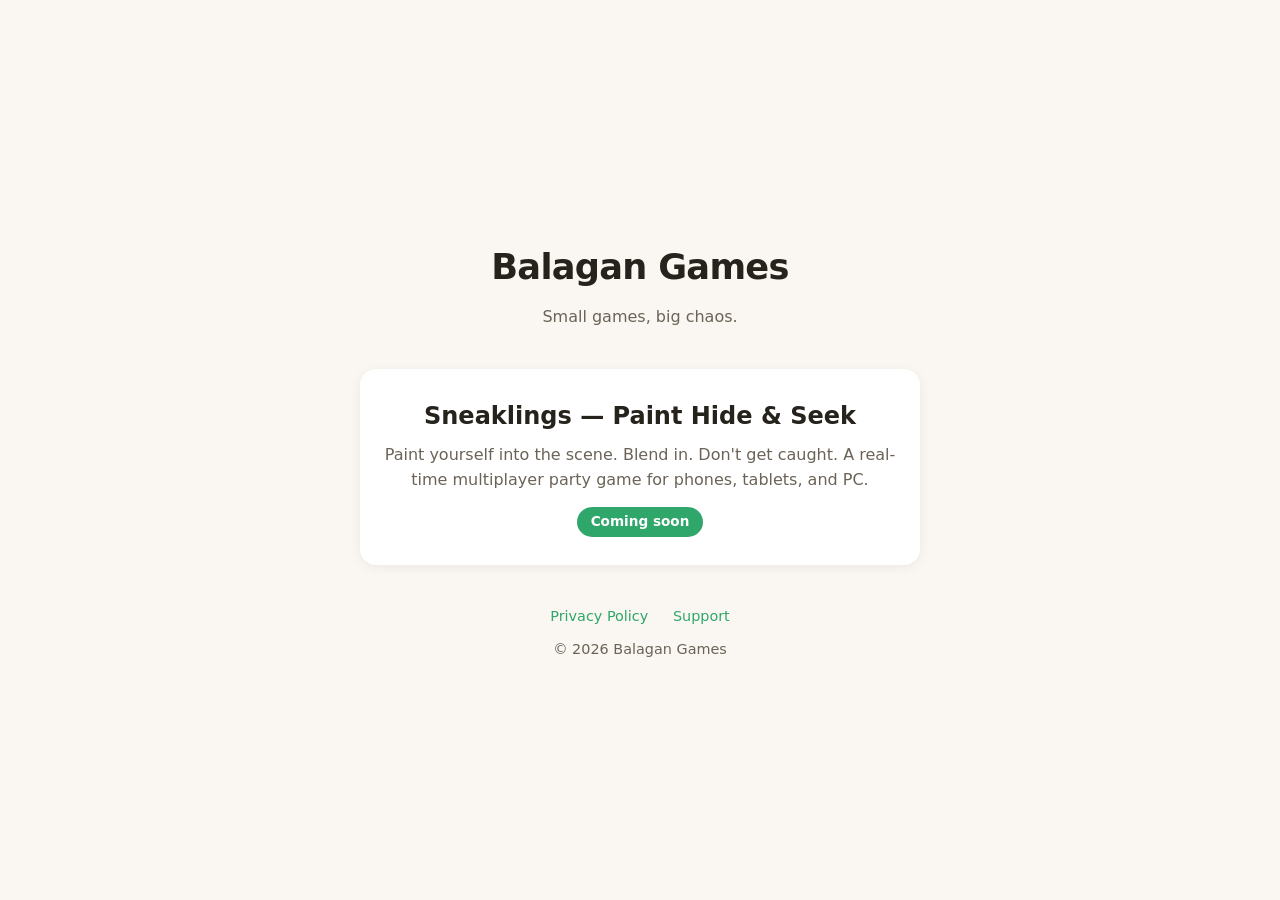
==== index.html @ 067bbbdc "Balagan Games site: landing page + privacy policy" ====
<!DOCTYPE html>
<html lang="en">
<head>
<meta charset="utf-8">
<meta name="viewport" content="width=device-width, initial-scale=1">
<title>Balagan Games</title>
<meta name="description" content="Balagan Games — maker of Sneaklings, the paint-to-hide multiplayer party game.">
<style>
  :root {
    --bg: #faf7f2;
    --ink: #26221c;
    --muted: #6b6357;
    --accent: #2fa66a;
    --card: #ffffff;
  }
  @media (prefers-color-scheme: dark) {
    :root {
      --bg: #1b1916;
      --ink: #f0ece4;
      --muted: #a89f92;
      --accent: #4cc98a;
      --card: #26221c;
    }
  }
  * { margin: 0; padding: 0; box-sizing: border-box; }
  body {
    background: var(--bg);
    color: var(--ink);
    font-family: system-ui, -apple-system, "Segoe UI", sans-serif;
    line-height: 1.6;
    display: flex;
    min-height: 100vh;
    align-items: center;
    justify-content: center;
    padding: 24px;
  }
  main { max-width: 560px; text-align: center; }
  h1 { font-size: 2.2rem; letter-spacing: -0.02em; margin-bottom: 8px; }
  .tag { color: var(--muted); margin-bottom: 40px; }
  .game {
    background: var(--card);
    border-radius: 16px;
    padding: 28px 24px;
    margin-bottom: 40px;
    box-shadow: 0 2px 12px rgba(0,0,0,0.06);
  }
  .game h2 { font-size: 1.5rem; margin-bottom: 6px; }
  .game p { color: var(--muted); }
  .status {
    display: inline-block;
    margin-top: 14px;
    padding: 4px 14px;
    border-radius: 999px;
    background: var(--accent);
    color: #fff;
    font-size: 0.85rem;
    font-weight: 600;
  }
  footer { color: var(--muted); font-size: 0.9rem; }
  footer a { color: var(--accent); text-decoration: none; }
  footer a:hover { text-decoration: underline; }
  .links { margin-bottom: 10px; }
  .links a { margin: 0 10px; }
</style>
</head>
<body>
<main>
  <h1>Balagan Games</h1>
  <p class="tag">Small games, big chaos.</p>

  <div class="game">
    <h2>Sneaklings &mdash; Paint Hide &amp; Seek</h2>
    <p>Paint yourself into the scene. Blend in. Don't get caught.
       A real-time multiplayer party game for phones, tablets, and PC.</p>
    <span class="status">Coming soon</span>
  </div>

  <footer>
    <div class="links">
      <a href="privacy.html">Privacy Policy</a>
      <a href="mailto:support@balagangames.com">Support</a>
    </div>
    <div>&copy; 2026 Balagan Games</div>
  </footer>
</main>
</body>
</html>
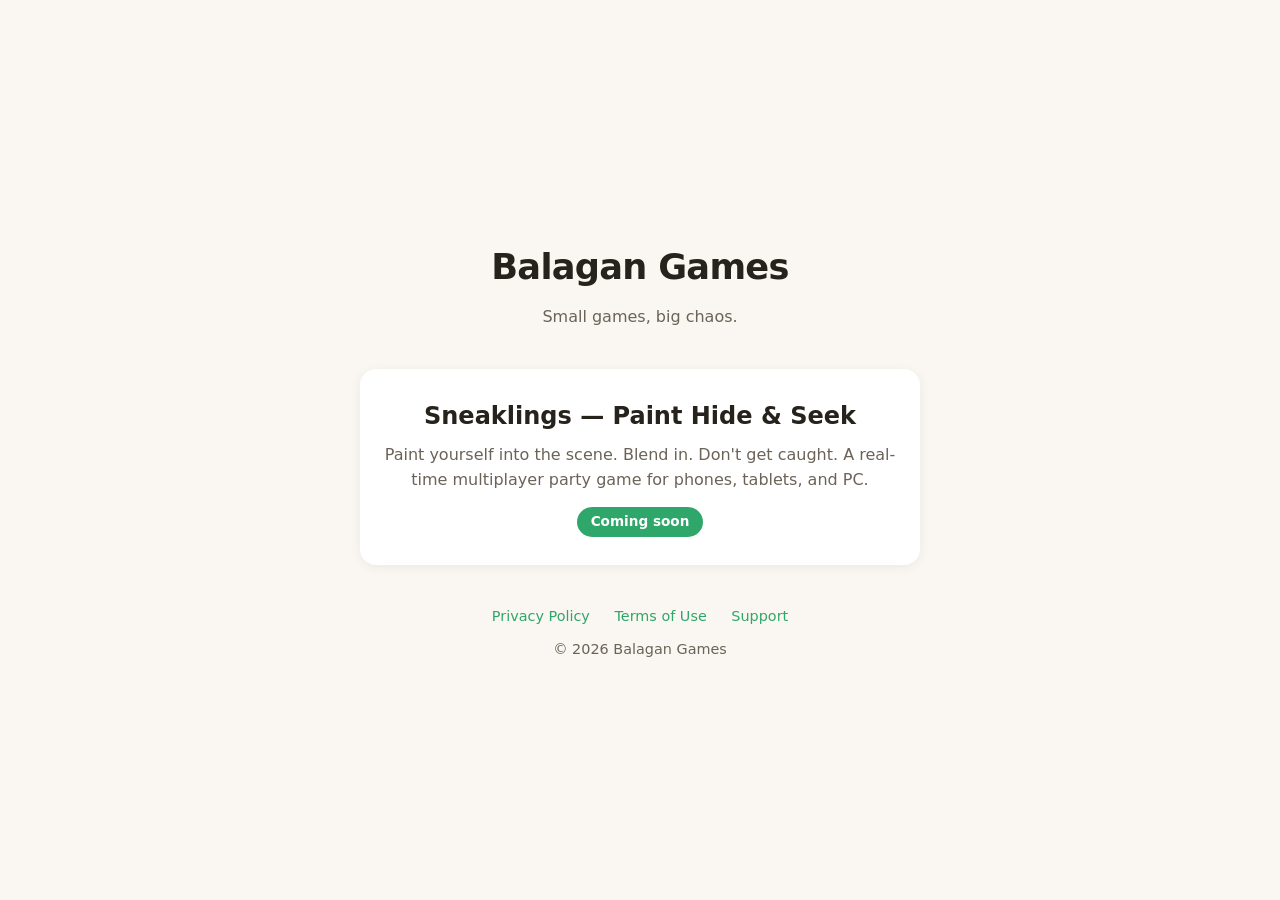
==== commit 3c0bfb26: "Terms of Use page; privacy policy covers player reports, blocks and bans Sneaklings is adding modera" ====
--- a/index.html
+++ b/index.html
@@ -78,6 +78,7 @@
   <footer>
     <div class="links">
       <a href="privacy.html">Privacy Policy</a>
+      <a href="terms.html">Terms of Use</a>
       <a href="mailto:support@balagangames.com">Support</a>
     </div>
     <div>&copy; 2026 Balagan Games</div>
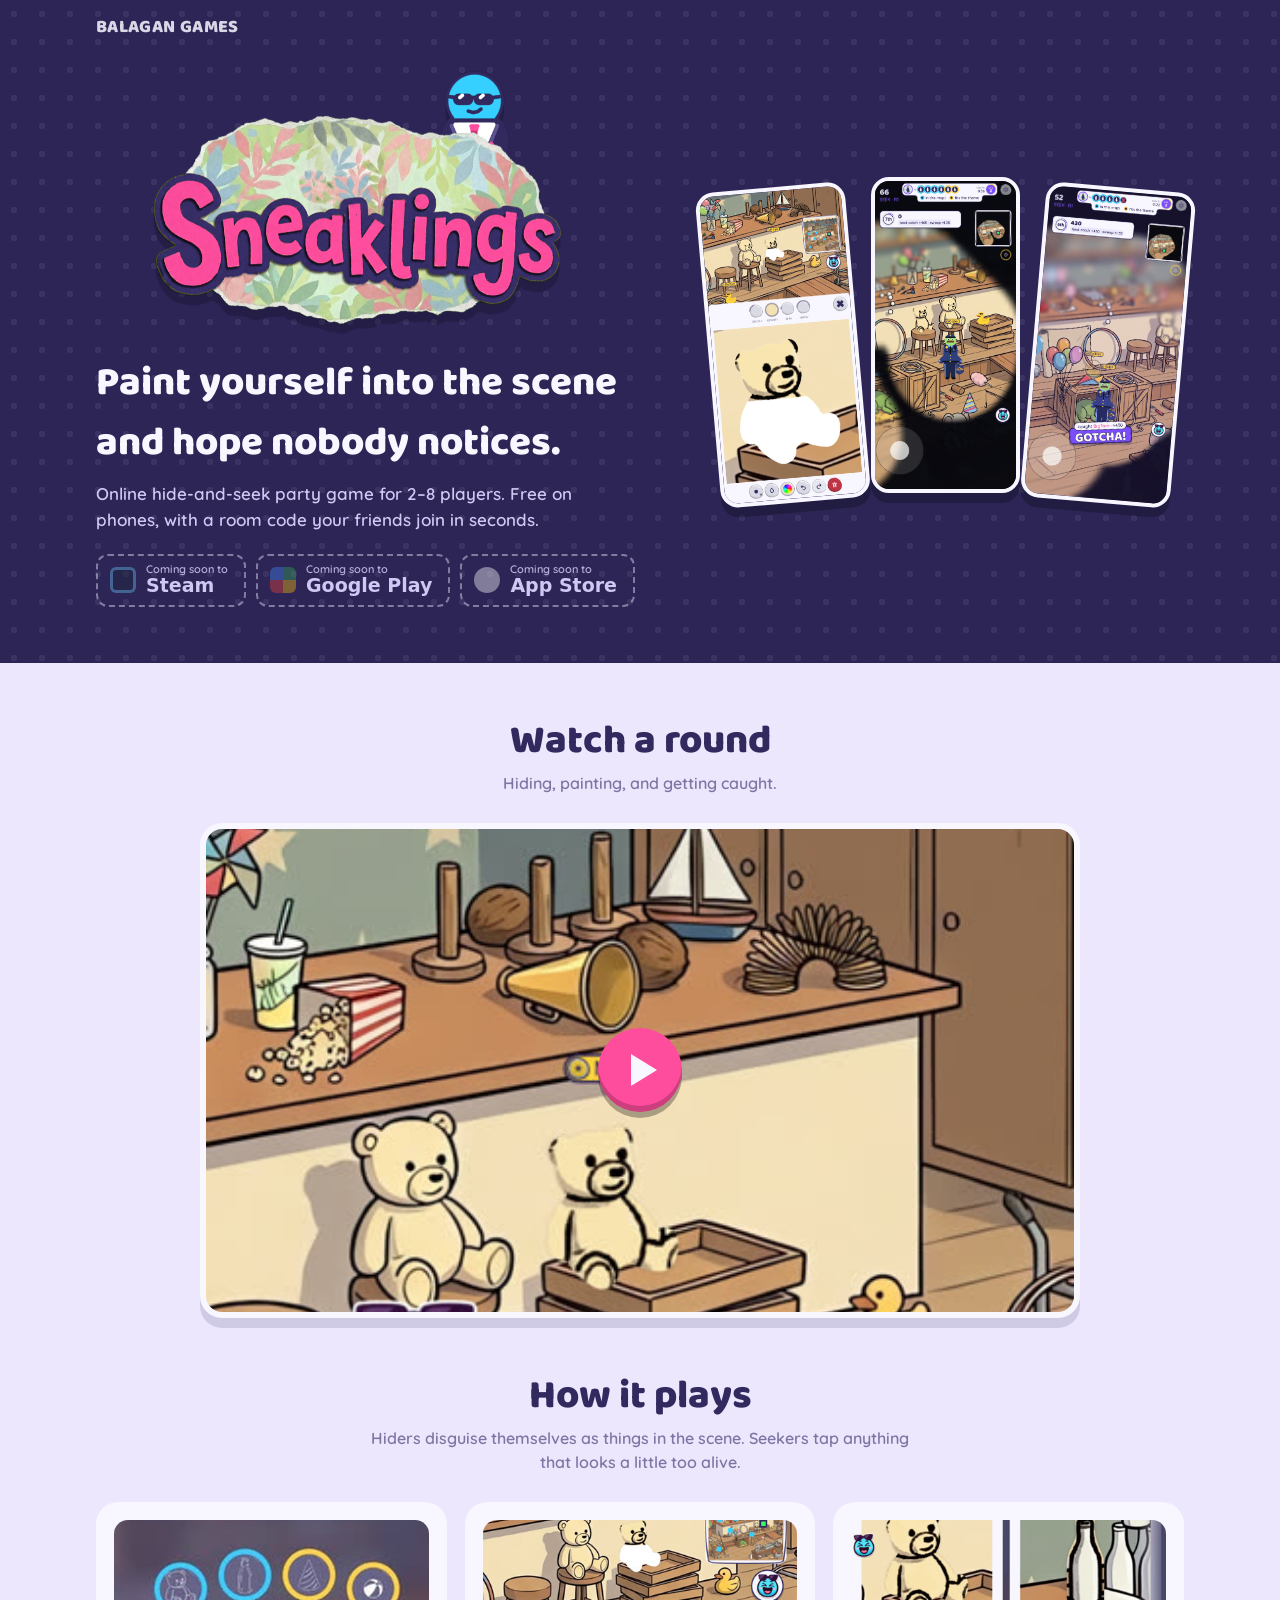
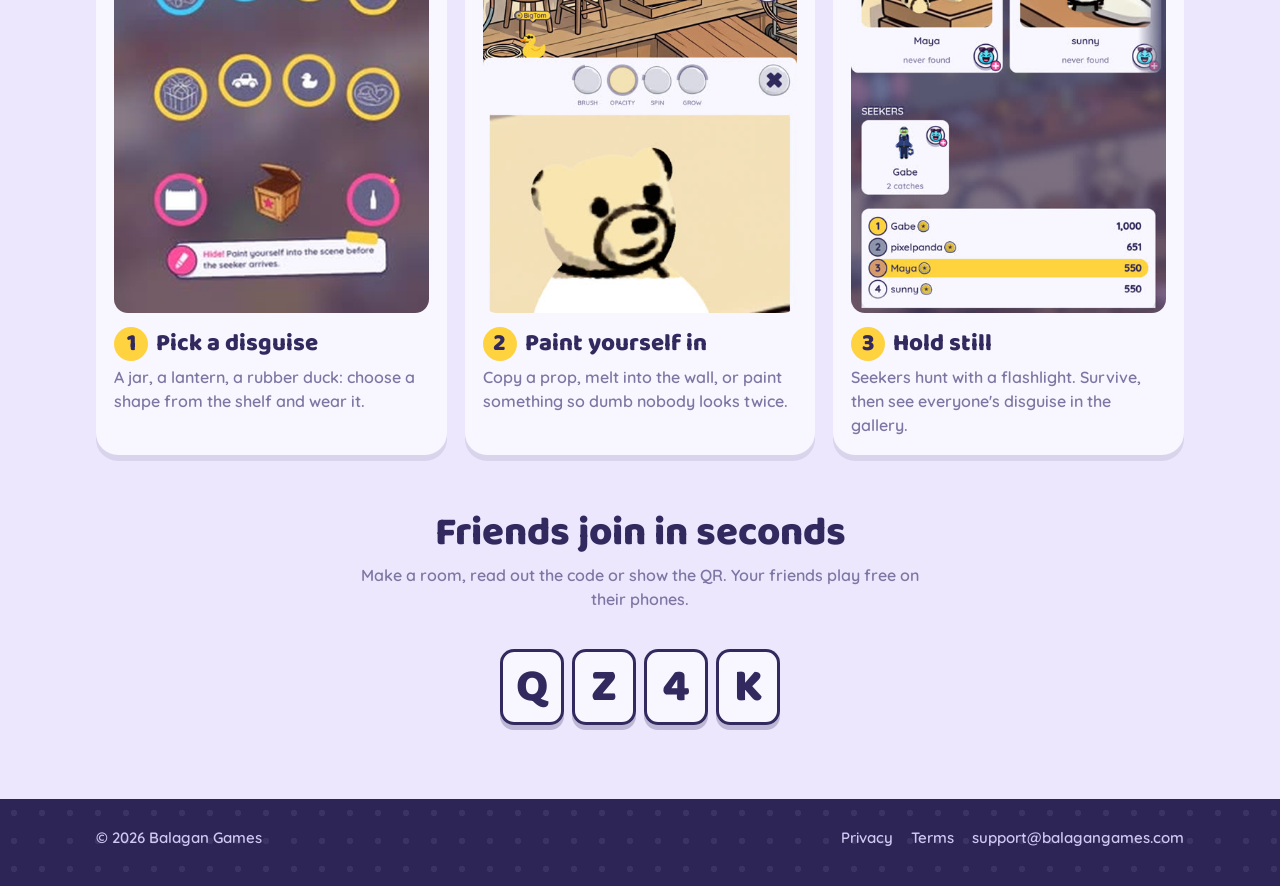
==== commit 1fc08caa: "Redesign: Sneaklings home page, invite landing page (/j?CODE), app links file One look from the game" ====
--- a/index.html
+++ b/index.html
@@ -3,86 +3,80 @@
 <head>
 <meta charset="utf-8">
 <meta name="viewport" content="width=device-width, initial-scale=1">
-<title>Balagan Games</title>
-<meta name="description" content="Balagan Games — maker of Sneaklings, the paint-to-hide multiplayer party game.">
-<style>
-  :root {
-    --bg: #faf7f2;
-    --ink: #26221c;
-    --muted: #6b6357;
-    --accent: #2fa66a;
-    --card: #ffffff;
-  }
-  @media (prefers-color-scheme: dark) {
-    :root {
-      --bg: #1b1916;
-      --ink: #f0ece4;
-      --muted: #a89f92;
-      --accent: #4cc98a;
-      --card: #26221c;
-    }
-  }
-  * { margin: 0; padding: 0; box-sizing: border-box; }
-  body {
-    background: var(--bg);
-    color: var(--ink);
-    font-family: system-ui, -apple-system, "Segoe UI", sans-serif;
-    line-height: 1.6;
-    display: flex;
-    min-height: 100vh;
-    align-items: center;
-    justify-content: center;
-    padding: 24px;
-  }
-  main { max-width: 560px; text-align: center; }
-  h1 { font-size: 2.2rem; letter-spacing: -0.02em; margin-bottom: 8px; }
-  .tag { color: var(--muted); margin-bottom: 40px; }
-  .game {
-    background: var(--card);
-    border-radius: 16px;
-    padding: 28px 24px;
-    margin-bottom: 40px;
-    box-shadow: 0 2px 12px rgba(0,0,0,0.06);
-  }
-  .game h2 { font-size: 1.5rem; margin-bottom: 6px; }
-  .game p { color: var(--muted); }
-  .status {
-    display: inline-block;
-    margin-top: 14px;
-    padding: 4px 14px;
-    border-radius: 999px;
-    background: var(--accent);
-    color: #fff;
-    font-size: 0.85rem;
-    font-weight: 600;
-  }
-  footer { color: var(--muted); font-size: 0.9rem; }
-  footer a { color: var(--accent); text-decoration: none; }
-  footer a:hover { text-decoration: underline; }
-  .links { margin-bottom: 10px; }
-  .links a { margin: 0 10px; }
-</style>
+<title>Sneaklings: Paint Hide &amp; Seek — Balagan Games</title>
+<meta name="description" content="Sneaklings is an online hide-and-seek party game for 2–8 players: paint yourself into the scene and hope nobody notices. Free on phones.">
+<meta property="og:title" content="Sneaklings: Paint Hide &amp; Seek">
+<meta property="og:description" content="Paint yourself into the scene and hope nobody notices. Online hide-and-seek for 2–8 players.">
+<meta property="og:image" content="https://balagangames.com/img/logo.png">
+<link rel="icon" href="/favicon.png">
+<link rel="apple-touch-icon" href="/img/apple-touch-icon.png">
+<link rel="stylesheet" href="/site.css">
+<script src="/stores.js"></script>
+<script src="/badges.js"></script>
 </head>
 <body>
-<main>
-  <h1>Balagan Games</h1>
-  <p class="tag">Small games, big chaos.</p>
+<div class="table">
+  <header class="topbar"><div class="wrap">
+    <a class="studio" href="/">BALAGAN GAMES</a>
+  </div></header>
 
-  <div class="game">
-    <h2>Sneaklings &mdash; Paint Hide &amp; Seek</h2>
-    <p>Paint yourself into the scene. Blend in. Don't get caught.
-       A real-time multiplayer party game for phones, tablets, and PC.</p>
-    <span class="status">Coming soon</span>
+  <div class="hero"><div class="wrap">
+    <div>
+      <h1><img class="logo" src="img/logo.png" alt="Sneaklings" width="900" height="502"></h1>
+      <p class="pitch">Paint yourself into the scene and hope nobody notices.</p>
+      <p class="sub">Online hide-and-seek party game for 2–8 players. Free on phones, with a room code your friends join in seconds.</p>
+      <div class="stores" id="stores"></div>
+    </div>
+    <div class="shots" aria-hidden="true">
+      <img src="img/paint.jpg" alt="" width="443" height="962">
+      <img src="img/hunt-spot.jpg" alt="" width="443" height="962">
+      <img src="img/gotcha.jpg" alt="" width="443" height="962">
+    </div>
+  </div></div>
+</div>
+
+<section class="block" id="trailer-block"><div class="wrap">
+  <h2>Watch a round</h2>
+  <p class="lead">Hiding, painting, and getting caught.</p>
+  <button class="trailer" id="trailer" type="button" aria-label="Play the trailer"><span class="play"></span></button>
+</div></section>
+
+<section class="block" style="padding-top:0"><div class="wrap">
+  <h2>How it plays</h2>
+  <p class="lead">Hiders disguise themselves as things in the scene. Seekers tap anything that looks a little too alive.</p>
+  <div class="steps">
+    <div class="card step"><img src="img/pick.jpg" alt="" loading="lazy"><h3><span class="n">1</span>Pick a disguise</h3><p>A jar, a lantern, a rubber duck: choose a shape from the shelf and wear it.</p></div>
+    <div class="card step"><img src="img/paint.jpg" alt="" loading="lazy"><h3><span class="n">2</span>Paint yourself in</h3><p>Copy a prop, melt into the wall, or paint something so dumb nobody looks twice.</p></div>
+    <div class="card step"><img src="img/gallery.jpg" alt="" loading="lazy"><h3><span class="n">3</span>Hold still</h3><p>Seekers hunt with a flashlight. Survive, then see everyone's disguise in the gallery.</p></div>
   </div>
+</div></section>
 
-  <footer>
-    <div class="links">
-      <a href="privacy.html">Privacy Policy</a>
-      <a href="terms.html">Terms of Use</a>
-      <a href="mailto:support@balagangames.com">Support</a>
-    </div>
-    <div>&copy; 2026 Balagan Games</div>
-  </footer>
-</main>
+<section class="block friends" style="padding-top:0"><div class="wrap">
+  <h2>Friends join in seconds</h2>
+  <p class="lead">Make a room, read out the code or show the QR. Your friends play free on their phones.</p>
+  <div class="code" aria-hidden="true"><span class="box">Q</span><span class="box">Z</span><span class="box">4</span><span class="box">K</span></div>
+</div></section>
+
+<footer class="site table"><div class="wrap">
+  <span>© 2026 Balagan Games</span>
+  <nav><a href="privacy.html">Privacy</a><a href="terms.html">Terms</a><a href="mailto:support@balagangames.com">support@balagangames.com</a></nav>
+</div></footer>
+
+<script>
+(function () {
+  var S = window.STORES;
+  document.getElementById("stores").innerHTML =
+    storeBadge("steam", S.steam.live && S.steam.url, "Wishlist on") +
+    storeBadge("play", S.play.live && S.play.url) +
+    storeBadge("appstore", S.appstore.live && S.appstore.url);
+  var block = document.getElementById("trailer-block");
+  var btn = document.getElementById("trailer");
+  if (!window.TRAILER_ID) { block.hidden = true; return; }
+  btn.addEventListener("click", function () {
+    btn.innerHTML = '<iframe src="https://www.youtube-nocookie.com/embed/' + window.TRAILER_ID +
+      '?autoplay=1&rel=0" title="Sneaklings trailer" allow="autoplay; encrypted-media; picture-in-picture" allowfullscreen></iframe>';
+  }, { once: true });
+})();
+</script>
 </body>
 </html>
--- a/site.css
+++ b/site.css
@@ -0,0 +1,161 @@
+/* balagangames.com look (mockup approved 2026-10-30, game repo docs/superpowers/mockups/2026-10-30-site/) — Bubble Party tokens from docs/design-language.md §3-4. */
+@font-face { font-family: "Baloo 2"; font-weight: 800; font-display: swap; src: url("/fonts/Baloo2-ExtraBold.woff2") format("woff2"); }
+/* One Quicksand weight ships with the game (SemiBold); it serves every text weight here. */
+@font-face { font-family: "Quicksand"; font-weight: 100 900; font-display: swap; src: url("/fonts/Quicksand-SemiBold.woff2") format("woff2"); }
+:root {
+  --ground: #ECE7FD;
+  --paper: #F8F6FF;
+  --ink: #322A5E;
+  --ink-sub: #7D76A3;
+  --primary: #FF4D9D;
+  --secondary: #35D0FF;
+  --accent: #FFD23F;
+  --reward: #7C4DFF;
+  --oob: #2C2556;
+  --radius: 22px;
+}
+* { margin: 0; padding: 0; box-sizing: border-box; }
+html { background: var(--ground); }
+body {
+  background: var(--ground);
+  color: var(--ink);
+  font-family: "Quicksand", system-ui, sans-serif;
+  font-weight: 600;
+  line-height: 1.5;
+}
+h1, h2, h3, .display { font-family: "Baloo 2", "Quicksand", sans-serif; font-weight: 800; line-height: 1.1; }
+a { color: inherit; }
+img { height: auto; }
+h1 .logo { margin: 0; }
+
+/* The game's out-of-bounds table: deep lavender with faint Ground dots. */
+.table {
+  background-color: var(--oob);
+  background-image: radial-gradient(rgba(236, 231, 253, 0.075) 3px, transparent 3.5px);
+  background-size: 28px 28px;
+  color: var(--paper);
+}
+
+.wrap { max-width: 1120px; margin: 0 auto; padding: 0 16px; }
+
+/* Top bar */
+.topbar { padding: 14px 0; }
+.topbar .wrap { display: flex; align-items: center; justify-content: space-between; }
+.studio { font-family: "Baloo 2", sans-serif; font-weight: 800; font-size: 18px; letter-spacing: 0.02em; opacity: 0.85; text-decoration: none; }
+
+/* Hero */
+.hero { padding: 8px 0 56px; overflow: hidden; }
+.hero .wrap { display: grid; grid-template-columns: 1fr; gap: 28px; align-items: center; text-align: center; }
+.hero .logo { width: min(520px, 92%); margin: 0 auto; display: block; filter: drop-shadow(0 10px 0 rgba(0,0,0,0.18)); }
+.hero .pitch { font-family: "Baloo 2", sans-serif; font-weight: 800; font-size: clamp(26px, 4.2vw, 40px); max-width: 640px; margin: 0 auto; }
+.hero .sub { color: #CFC8F2; font-size: 17px; max-width: 520px; margin: 8px auto 0; }
+.shots { display: flex; gap: 14px; justify-content: center; min-width: 0; }
+.shots img { width: calc((100% - 28px) / 3); max-width: 132px; min-width: 0; border-radius: 18px; border: 4px solid var(--paper); box-shadow: 0 10px 0 rgba(0,0,0,0.25); }
+.shots img:nth-child(1) { transform: rotate(-5deg) translateY(10px); }
+.shots img:nth-child(3) { transform: rotate(5deg) translateY(10px); }
+
+@media (min-width: 900px) {
+  .hero .wrap { grid-template-columns: 1.1fr 0.9fr; text-align: left; }
+  .hero .logo { margin: 0; }
+  .hero .pitch, .hero .sub { margin-left: 0; }
+  .stores { justify-content: flex-start !important; }
+  .shots img { max-width: 170px; }
+}
+
+/* Store buttons: official-badge shaped (final site uses the stores' own badge art). */
+.stores { display: flex; flex-wrap: wrap; gap: 10px; justify-content: center; margin-top: 22px; }
+.badge {
+  display: inline-flex; align-items: center; gap: 10px;
+  background: #000; color: #fff; text-decoration: none;
+  border-radius: 12px; padding: 8px 16px 8px 12px; min-height: 52px;
+  border: 1.5px solid #8a8a8a;
+}
+.badge .glyph { width: 26px; height: 26px; border-radius: 6px; background: var(--g, #fff); flex: none; }
+.badge small { display: block; font-size: 11px; font-weight: 600; opacity: 0.85; line-height: 1; }
+.badge b { display: block; font-size: 19px; font-weight: 700; line-height: 1.15; font-family: system-ui, sans-serif; }
+.badge.soon { background: transparent; border: 2px dashed rgba(236,231,253,0.45); color: #CFC8F2; }
+.badge.soon .glyph { opacity: 0.4; }
+
+/* Candy button (the game's glossy CTA) */
+.candy {
+  display: inline-block; text-decoration: none; text-align: center;
+  font-family: "Baloo 2", sans-serif; font-weight: 800; font-size: 22px; letter-spacing: 0.02em;
+  color: var(--paper); background: var(--primary);
+  border-radius: 999px; padding: 12px 28px;
+  box-shadow: inset 0 -6px 0 rgba(0,0,0,0.18), inset 0 4px 0 rgba(255,255,255,0.35), 0 6px 0 rgba(50,42,94,0.35);
+}
+
+/* Sections */
+section.block { padding: 56px 0; }
+.block h2 { font-size: clamp(28px, 4vw, 40px); text-align: center; margin-bottom: 8px; }
+.block .lead { text-align: center; color: var(--ink-sub); max-width: 560px; margin: 0 auto 28px; }
+
+.trailer {
+  aspect-ratio: 16 / 9; max-width: 880px; margin: 0 auto; border-radius: var(--radius);
+  background: var(--oob) url("img/hunt.jpg") center 30% / cover;
+  display: grid; place-items: center; border: 6px solid var(--paper);
+  box-shadow: 0 10px 0 rgba(50,42,94,0.15);
+}
+.trailer .play { width: 84px; height: 84px; border-radius: 50%; background: var(--primary); display: grid; place-items: center;
+  box-shadow: inset 0 -6px 0 rgba(0,0,0,0.2), 0 6px 0 rgba(0,0,0,0.3); }
+.trailer .play::after { content: ""; border-left: 26px solid var(--paper); border-top: 16px solid transparent; border-bottom: 16px solid transparent; margin-left: 8px; }
+
+.steps { display: grid; grid-template-columns: 1fr; gap: 18px; }
+@media (min-width: 760px) { .steps { grid-template-columns: repeat(3, 1fr); } }
+.card { background: var(--paper); border-radius: var(--radius); padding: 18px; box-shadow: 0 6px 0 rgba(50,42,94,0.10); }
+.step img { width: 100%; aspect-ratio: 4 / 5; object-fit: cover; object-position: center 35%; border-radius: 14px; display: block; margin-bottom: 14px; }
+.step .n { display: inline-grid; place-items: center; width: 34px; height: 34px; border-radius: 50%; background: var(--accent); font-family: "Baloo 2"; font-weight: 800; margin-right: 8px; }
+.step h3 { font-size: 24px; display: flex; align-items: center; margin-bottom: 4px; }
+.step p { color: var(--ink-sub); }
+
+.friends { text-align: center; }
+.friends .code { display: inline-flex; gap: 8px; margin: 10px 0 18px; }
+
+/* The game's 4 code boxes */
+.box {
+  width: 64px; height: 76px; border-radius: 14px; background: var(--paper); color: var(--ink);
+  display: grid; place-items: center; font-family: "Baloo 2"; font-weight: 800; font-size: 46px;
+  box-shadow: inset 0 0 0 3px var(--ink), 0 5px 0 rgba(50,42,94,0.25);
+}
+
+footer.site { padding: 28px 0 36px; color: #CFC8F2; font-size: 15px; }
+footer.site .wrap { display: flex; flex-wrap: wrap; gap: 8px 22px; justify-content: space-between; }
+footer.site nav { display: flex; gap: 18px; flex-wrap: wrap; }
+footer.site a { text-decoration: none; }
+footer.site a:hover { text-decoration: underline; }
+
+/* Invite page */
+.invite { min-height: 100vh; display: flex; flex-direction: column; }
+.invite main { flex: 1; display: grid; place-items: center; padding: 8px 16px 24px; }
+.invite .card { width: 100%; max-width: 460px; text-align: center; padding: 26px 22px 24px; position: relative; }
+.invite .card .logo { width: 220px; margin: -4px auto 6px; display: block; }
+.invite .eyebrow { color: var(--ink-sub); font-size: 18px; }
+.invite h1 { font-size: 40px; margin: 2px 0 2px; }
+.invite .code { display: inline-flex; gap: 8px; margin: 12px 0 20px; }
+.invite .stores { margin-top: 0; }
+.invite .stores .badge { min-width: 210px; justify-content: center; }
+.invite .have { margin-top: 18px; color: var(--ink-sub); font-size: 16px; }
+.invite .have b { color: var(--ink); }
+.invite .scan { display: flex; gap: 14px; align-items: center; text-align: left; margin-top: 18px; padding-top: 18px; border-top: 2px dashed #DCD5F5; }
+.invite .scan .qr { width: 96px; height: 96px; flex: none; border-radius: 10px; background: #fff; padding: 6px; box-shadow: inset 0 0 0 2px #DCD5F5; }
+.invite .scan p { color: var(--ink-sub); font-size: 15px; }
+.invite .soon-note { color: var(--ink-sub); font-size: 15px; margin-bottom: 10px; }
+.invite .badge.soon { border-color: #C9C1EE; color: var(--ink-sub); }
+
+/* Trailer: a poster until clicked, then the YouTube player (nothing loads from YouTube before). */
+button.trailer { width: 100%; cursor: pointer; padding: 0; font: inherit; }
+.trailer iframe { width: 100%; height: 100%; border: 0; border-radius: calc(var(--radius) - 6px); display: block; }
+.trailer:focus-visible, .badge:focus-visible, a:focus-visible { outline: 3px solid var(--secondary); outline-offset: 3px; }
+
+/* Legal pages: the policy text on a Paper card, unchanged wording. */
+.legal main { max-width: 760px; margin: 0 auto 48px; padding: 0 16px; }
+.legal article { background: var(--paper); border-radius: var(--radius); padding: 28px 22px 32px; box-shadow: 0 6px 0 rgba(50,42,94,0.10); line-height: 1.7; font-weight: 500; }
+@media (min-width: 640px) { .legal article { padding: 40px 48px 44px; } }
+.legal h1 { font-size: 2.2rem; margin-bottom: 6px; }
+.legal h2 { font-size: 1.45rem; margin: 30px 0 8px; }
+.legal p, .legal li { margin-bottom: 10px; }
+.legal ul { padding-left: 22px; }
+.legal .meta { color: var(--ink-sub); margin-bottom: 28px; }
+.legal article a { color: #C2186B; }
+.legal .back { display: none; }
+.legal strong { font-weight: 700; }
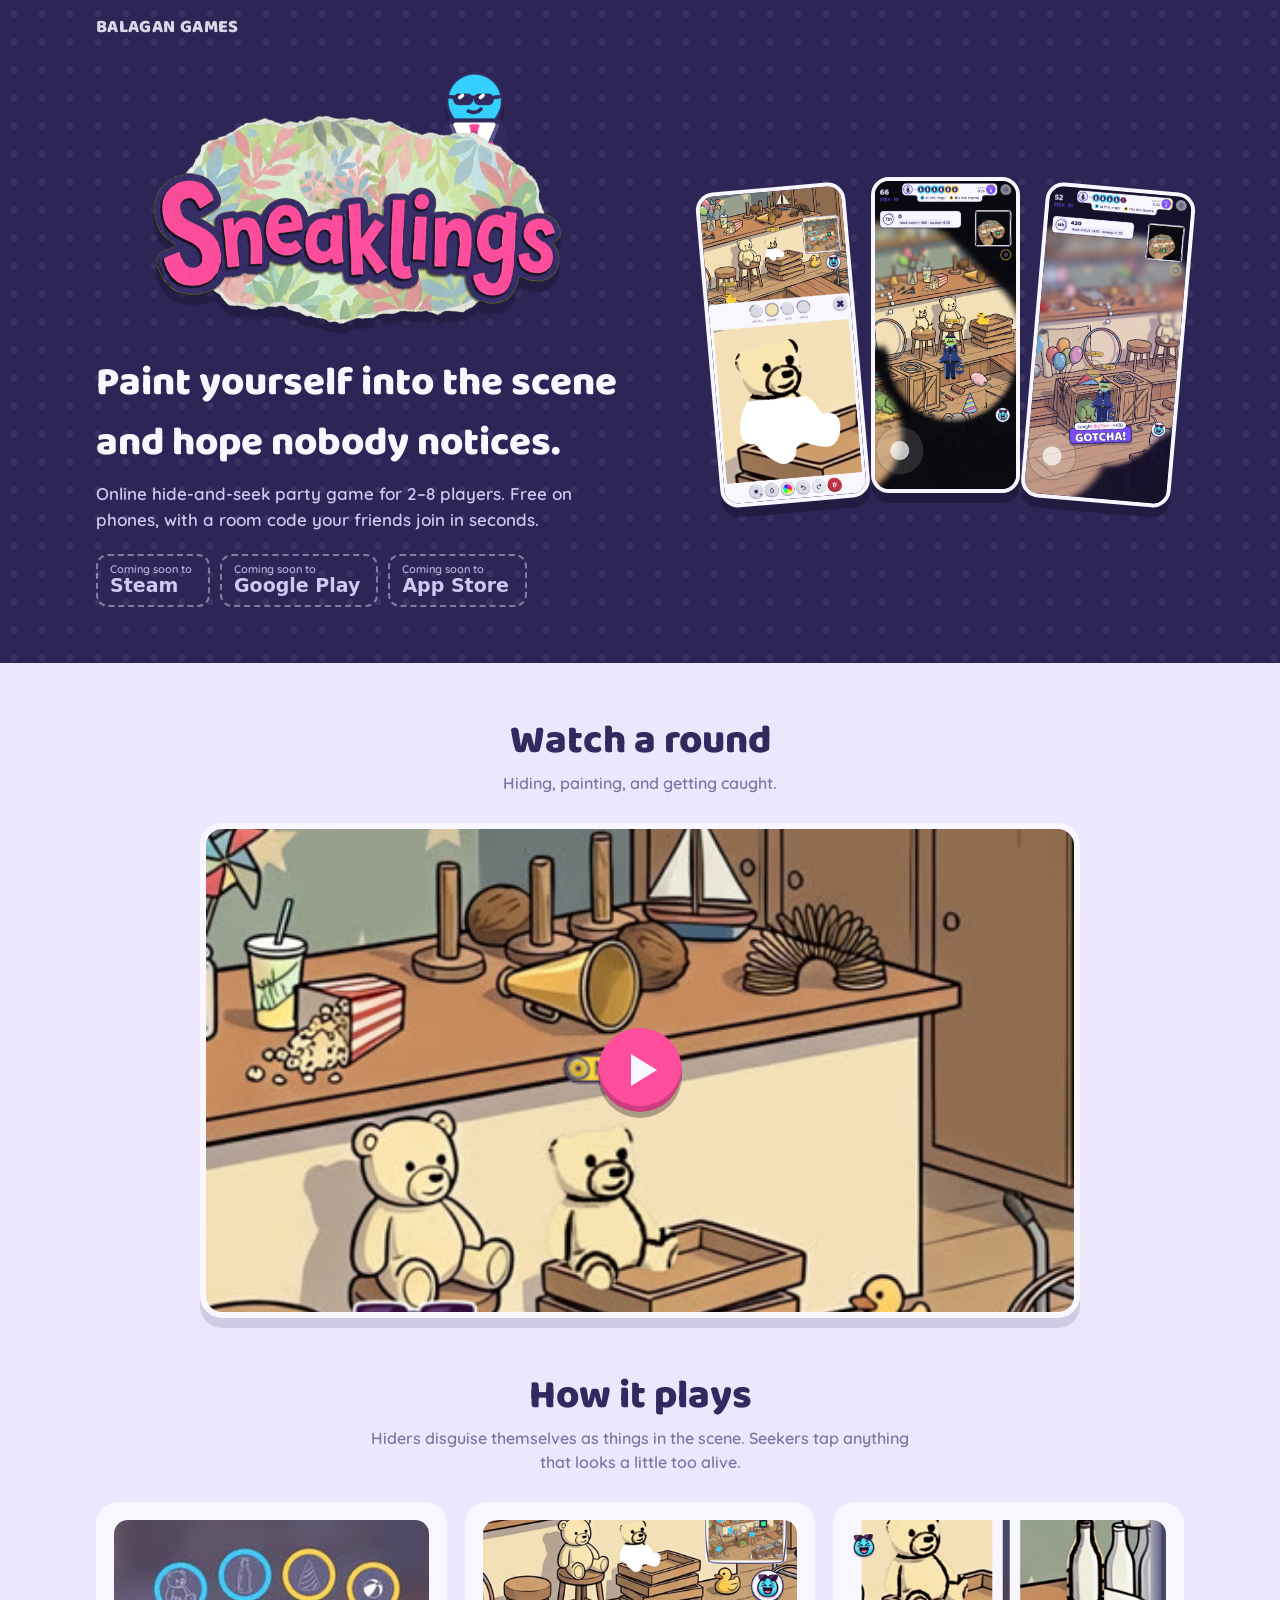
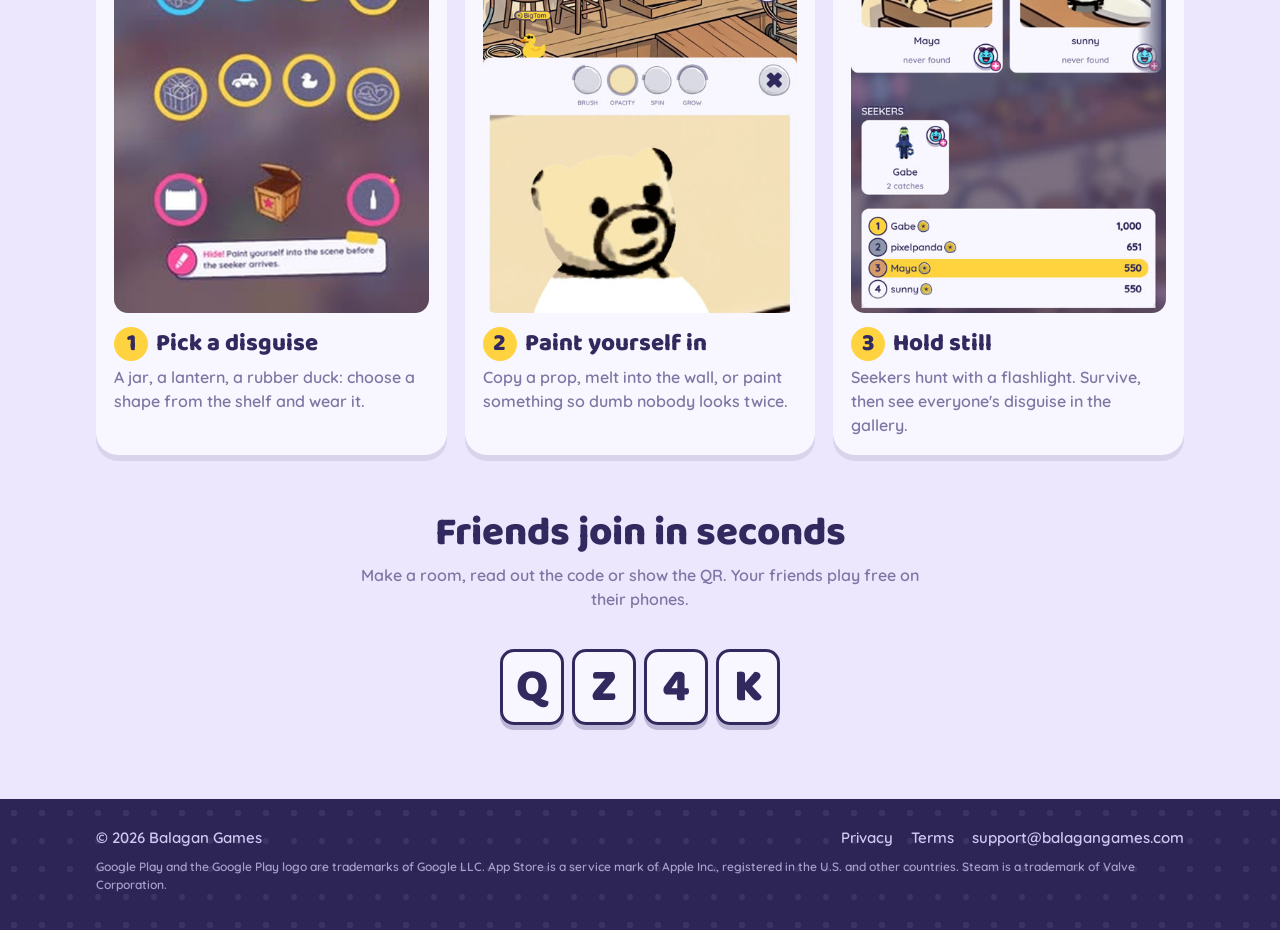
==== commit 2130c474: "Official Google Play and App Store badges; Steam stays a plain button (no store badge exists); trade" ====
--- a/index.html
+++ b/index.html
@@ -60,6 +60,7 @@
 <footer class="site table"><div class="wrap">
   <span>© 2026 Balagan Games</span>
   <nav><a href="privacy.html">Privacy</a><a href="terms.html">Terms</a><a href="mailto:support@balagangames.com">support@balagangames.com</a></nav>
+  <span class="legal-marks">Google Play and the Google Play logo are trademarks of Google LLC. App Store is a service mark of Apple Inc., registered in the U.S. and other countries. Steam is a trademark of Valve Corporation.</span>
 </div></footer>
 
 <script>
--- a/site.css
+++ b/site.css
@@ -159,3 +159,12 @@
 .legal article a { color: #C2186B; }
 .legal .back { display: none; }
 .legal strong { font-weight: 700; }
+
+/* Official store badges: same visible height. Google's PNG carries its own clear space
+   (about a sixth of its height on each side), Apple's SVG none, so the Play image is drawn
+   taller and pulled in by that margin. */
+.store-badge { display: inline-flex; align-items: center; line-height: 0; }
+.store-badge.appstore img { height: 52px; width: auto; }
+.store-badge.play img { height: 77px; width: auto; margin: -12.5px -9px; }
+.badge.steam { background: #171a21; border-color: #66c0f4; }
+.legal-marks { width: 100%; font-size: 12px; opacity: 0.75; }
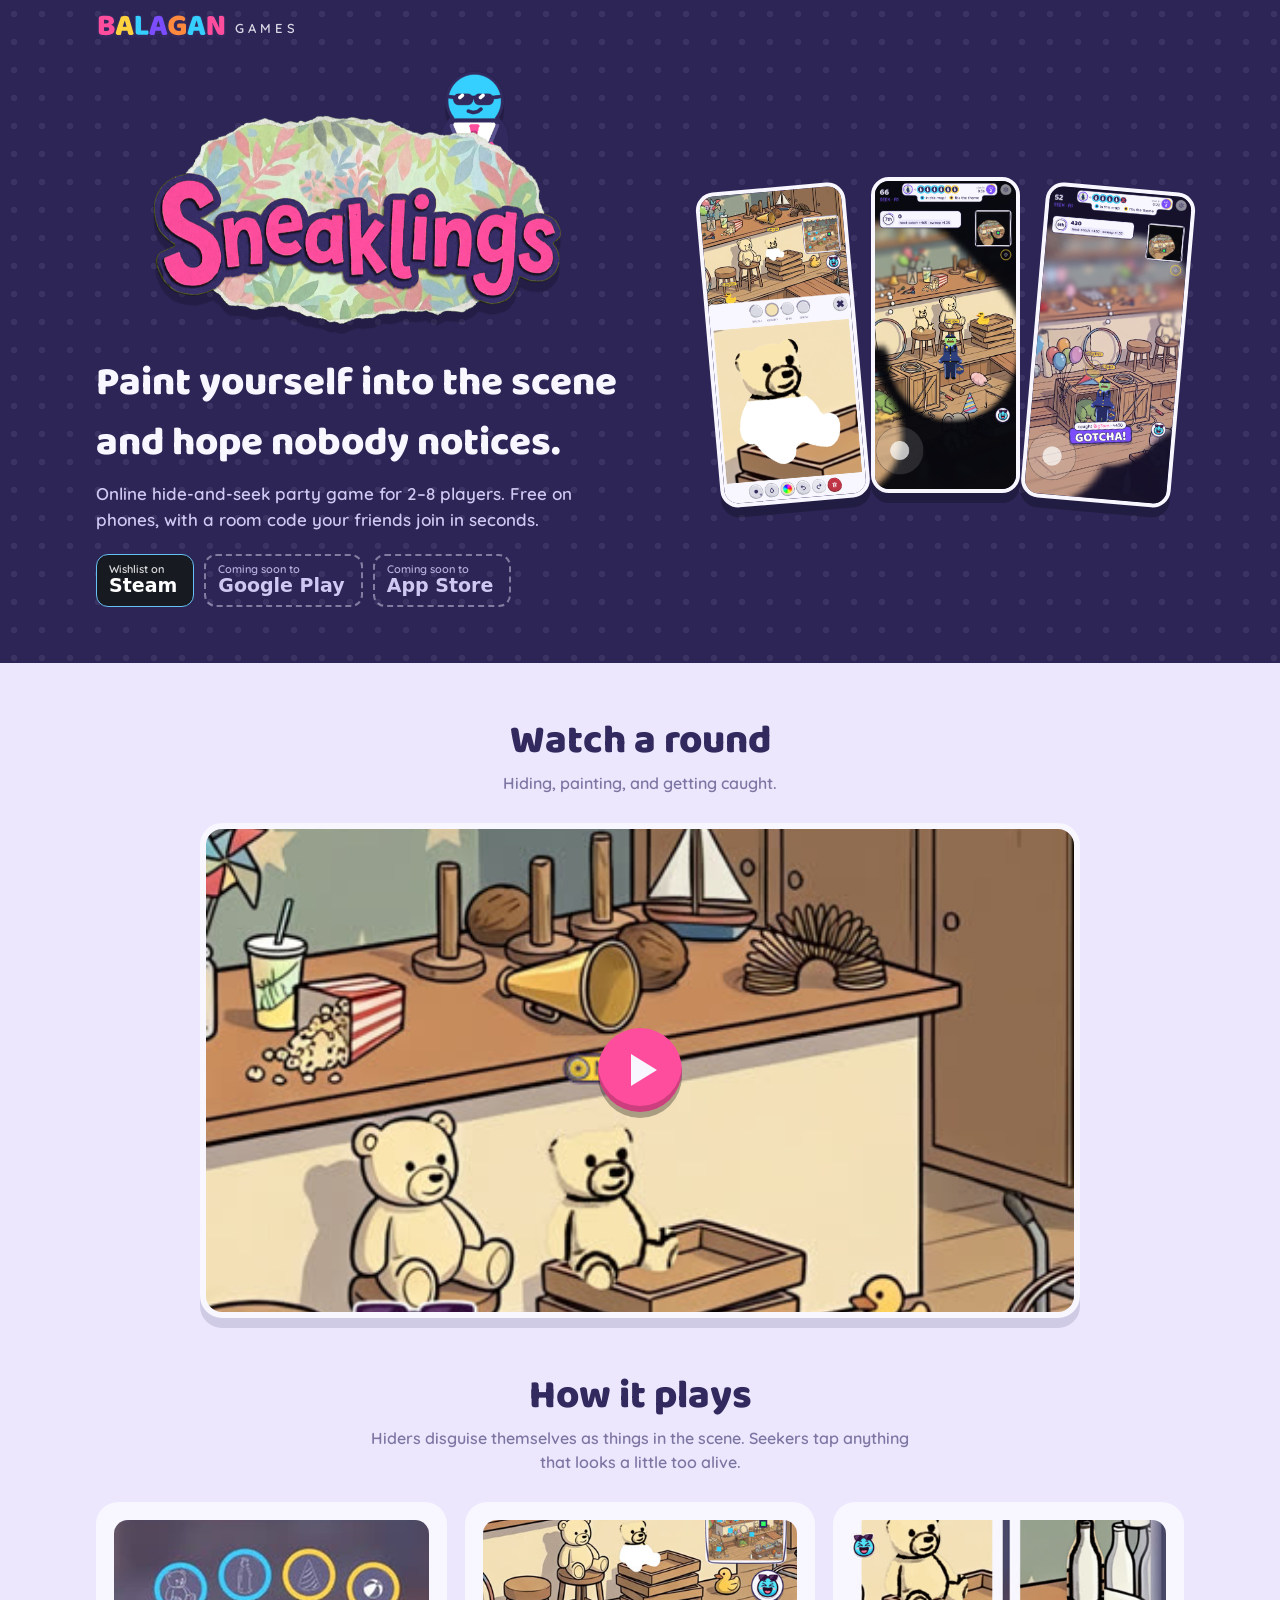
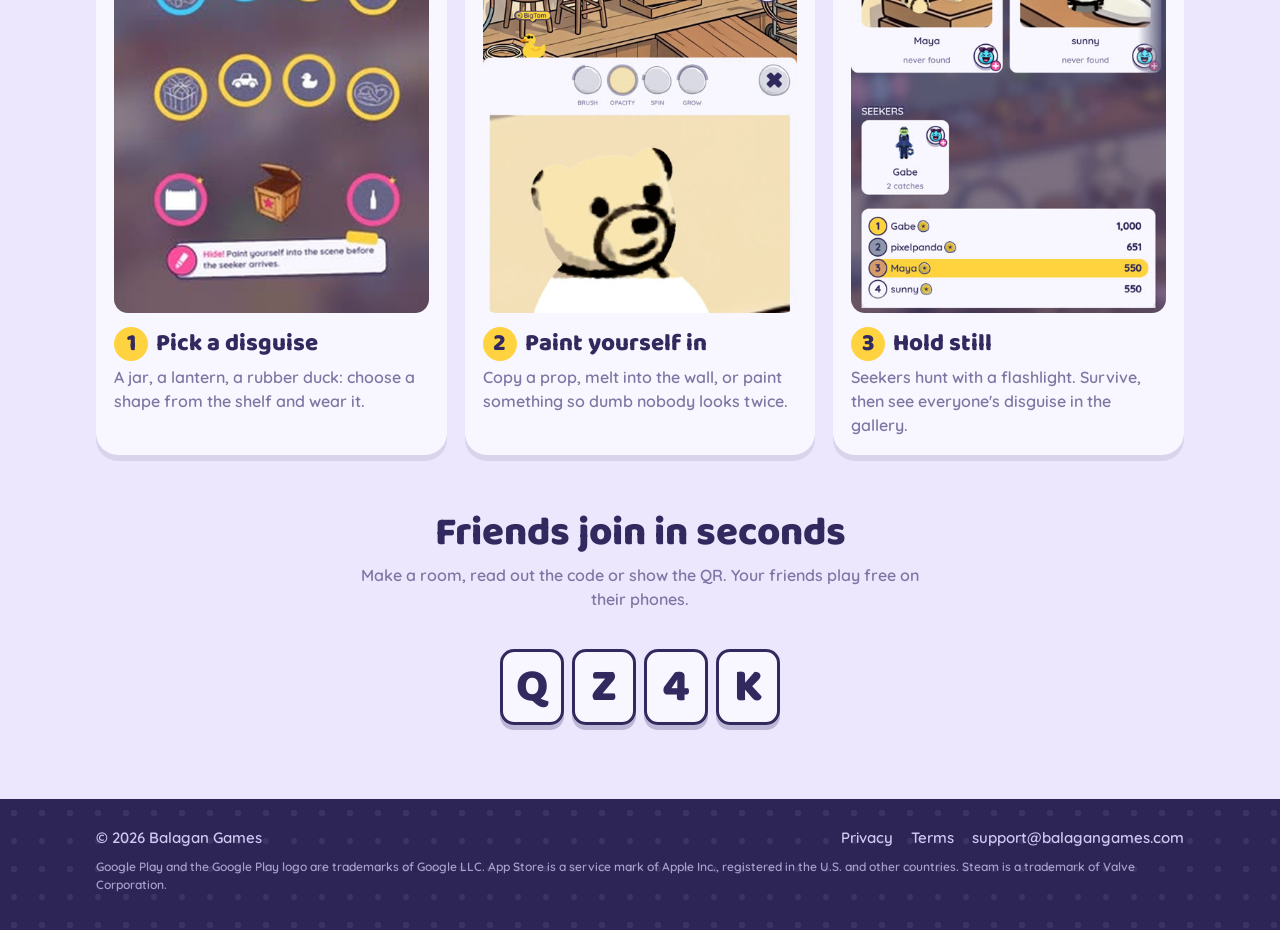
==== commit d776d6e9: "Top bar: the Balagan Games logo, with the feet hover gag The coloured BALAGAN (inlined from the stud" ====
--- a/index.html
+++ b/index.html
@@ -17,7 +17,7 @@
 <body>
 <div class="table">
   <header class="topbar"><div class="wrap">
-    <a class="studio" href="/">BALAGAN GAMES</a>
+    <a class="brand gag" href="/" aria-label="Balagan Games"><span class="wm"><svg xmlns="http://www.w3.org/2000/svg" viewBox="0 0 4276 982" width="131" height="30" aria-hidden="true"><g><g class="l0"><g class="feet"><ellipse cx="208.8" cy="865.0" rx="104.5" ry="60.5" fill="#322A5E"/><ellipse cx="481.2" cy="865.0" rx="104.5" ry="60.5" fill="#322A5E"/></g></g><g class="l1"><g class="feet"><ellipse cx="797.6" cy="865.0" rx="104.5" ry="60.5" fill="#322A5E"/><ellipse cx="1073.4" cy="865.0" rx="104.5" ry="60.5" fill="#322A5E"/></g></g><g class="l2"><g class="feet"><ellipse cx="1389.6" cy="865.0" rx="104.5" ry="60.5" fill="#322A5E"/><ellipse cx="1615.4" cy="865.0" rx="104.5" ry="60.5" fill="#322A5E"/></g></g><g class="l3"><g class="feet"><ellipse cx="1897.6" cy="865.0" rx="104.5" ry="60.5" fill="#322A5E"/><ellipse cx="2173.4" cy="865.0" rx="104.5" ry="60.5" fill="#322A5E"/></g></g><g class="l4"><g class="feet"><ellipse cx="2504.4" cy="865.0" rx="104.5" ry="60.5" fill="#322A5E"/><ellipse cx="2796.6" cy="865.0" rx="104.5" ry="60.5" fill="#322A5E"/></g></g><g class="l5"><g class="feet"><ellipse cx="3148.6" cy="865.0" rx="104.5" ry="60.5" fill="#322A5E"/><ellipse cx="3424.4" cy="865.0" rx="104.5" ry="60.5" fill="#322A5E"/></g></g><g class="l6"><g class="feet"><ellipse cx="3767.1" cy="865.0" rx="104.5" ry="60.5" fill="#322A5E"/><ellipse cx="4065.9" cy="865.0" rx="104.5" ry="60.5" fill="#322A5E"/></g></g></g><g><g class="l0"><path d="M379 369V247H173V369ZM317 247 322 341Q410 341 468.0 322.0Q526 303 555.5 267.0Q585 231 585 178Q585 80 511.0 32.0Q437 -16 300 -16Q277 -16 245.0 -14.0Q213 -12 180.0 -6.5Q147 -1 120 9Q65 30 65 82V549Q65 570 77.0 581.5Q89 593 108 600Q142 612 193.5 617.5Q245 623 298 623Q425 623 494.5 579.5Q564 536 564 447Q564 397 533.5 363.5Q503 330 447.0 313.5Q391 297 314 297L308 369Q351 369 370.5 385.0Q390 401 390 432Q390 459 367.5 475.0Q345 491 300 491Q285 491 265.5 490.0Q246 489 235 487V125Q249 121 271.5 119.5Q294 118 313 118Q353 118 379.5 134.5Q406 151 406 186Q406 219 383.5 233.0Q361 247 317 247Z" transform="translate(20.0 765.0) scale(1 -1)" fill="#322A5E" stroke="#322A5E" stroke-width="90.0" stroke-linejoin="round"/></g><g class="l1"><path d="M320 459H314Q305 431 294.0 398.0Q283 365 271.0 328.5Q259 292 248 253L226 140Q220 120 215.5 101.0Q211 82 206.5 65.0Q202 48 198.0 32.0Q194 16 190 1Q177 -3 161.0 -7.0Q145 -11 123 -11Q73 -11 48.0 6.5Q23 24 23 55Q23 69 27.0 83.0Q31 97 36 116Q44 148 60.0 198.5Q76 249 95.5 307.5Q115 366 134.5 422.0Q154 478 170.0 522.5Q186 567 194 588Q211 598 246.0 607.0Q281 616 315 616Q365 616 404.0 601.5Q443 587 453 555Q471 504 491.5 435.5Q512 367 533.5 292.5Q555 218 575.0 147.5Q595 77 610 21Q598 8 574.0 -1.0Q550 -10 517 -10Q468 -10 449.0 6.5Q430 23 421 57L396 153L376 256Q366 295 356.0 331.0Q346 367 337.0 399.5Q328 432 320 459ZM151 126 220 261H440L461 126Z" transform="translate(619.0 765.0) scale(1 -1)" fill="#322A5E" stroke="#322A5E" stroke-width="90.0" stroke-linejoin="round"/></g><g class="l2"><path d="M65 442H240V6L158 -3Q115 -3 90.0 22.0Q65 47 65 90ZM158 -3V138H469Q476 127 482.0 109.0Q488 91 488 70Q488 33 472.0 15.0Q456 -3 428 -3ZM240 211H65V608Q77 610 100.5 613.5Q124 617 146 617Q196 617 218.0 600.0Q240 583 240 534Z" transform="translate(1226.0 765.0) scale(1 -1)" fill="#322A5E" stroke="#322A5E" stroke-width="90.0" stroke-linejoin="round"/></g><g class="l3"><path d="M320 459H314Q305 431 294.0 398.0Q283 365 271.0 328.5Q259 292 248 253L226 140Q220 120 215.5 101.0Q211 82 206.5 65.0Q202 48 198.0 32.0Q194 16 190 1Q177 -3 161.0 -7.0Q145 -11 123 -11Q73 -11 48.0 6.5Q23 24 23 55Q23 69 27.0 83.0Q31 97 36 116Q44 148 60.0 198.5Q76 249 95.5 307.5Q115 366 134.5 422.0Q154 478 170.0 522.5Q186 567 194 588Q211 598 246.0 607.0Q281 616 315 616Q365 616 404.0 601.5Q443 587 453 555Q471 504 491.5 435.5Q512 367 533.5 292.5Q555 218 575.0 147.5Q595 77 610 21Q598 8 574.0 -1.0Q550 -10 517 -10Q468 -10 449.0 6.5Q430 23 421 57L396 153L376 256Q366 295 356.0 331.0Q346 367 337.0 399.5Q328 432 320 459ZM151 126 220 261H440L461 126Z" transform="translate(1719.0 765.0) scale(1 -1)" fill="#322A5E" stroke="#322A5E" stroke-width="90.0" stroke-linejoin="round"/></g><g class="l4"><path d="M614 303V97Q614 66 603.0 51.0Q592 36 568 22Q540 6 486.5 -6.0Q433 -18 380 -18Q284 -18 205.5 15.0Q127 48 81.0 119.0Q35 190 35 302Q35 407 81.5 479.0Q128 551 206.5 588.0Q285 625 382 625Q445 625 491.5 611.5Q538 598 563.0 573.5Q588 549 588 516Q588 491 575.0 471.5Q562 452 545 441Q520 456 482.0 470.0Q444 484 395 484Q342 484 301.0 461.5Q260 439 237.5 398.5Q215 358 215 303Q215 243 236.5 202.5Q258 162 296.0 142.0Q334 122 383 122Q405 122 421.5 126.5Q438 131 447 135V231H340Q334 242 328.5 260.0Q323 278 323 298Q323 334 339.5 350.0Q356 366 382 366H551Q581 366 597.5 349.5Q614 333 614 303Z" transform="translate(2326.0 765.0) scale(1 -1)" fill="#322A5E" stroke="#322A5E" stroke-width="90.0" stroke-linejoin="round"/></g><g class="l5"><path d="M320 459H314Q305 431 294.0 398.0Q283 365 271.0 328.5Q259 292 248 253L226 140Q220 120 215.5 101.0Q211 82 206.5 65.0Q202 48 198.0 32.0Q194 16 190 1Q177 -3 161.0 -7.0Q145 -11 123 -11Q73 -11 48.0 6.5Q23 24 23 55Q23 69 27.0 83.0Q31 97 36 116Q44 148 60.0 198.5Q76 249 95.5 307.5Q115 366 134.5 422.0Q154 478 170.0 522.5Q186 567 194 588Q211 598 246.0 607.0Q281 616 315 616Q365 616 404.0 601.5Q443 587 453 555Q471 504 491.5 435.5Q512 367 533.5 292.5Q555 218 575.0 147.5Q595 77 610 21Q598 8 574.0 -1.0Q550 -10 517 -10Q468 -10 449.0 6.5Q430 23 421 57L396 153L376 256Q366 295 356.0 331.0Q346 367 337.0 399.5Q328 432 320 459ZM151 126 220 261H440L461 126Z" transform="translate(2970.0 765.0) scale(1 -1)" fill="#322A5E" stroke="#322A5E" stroke-width="90.0" stroke-linejoin="round"/></g><g class="l6"><path d="M65 400H226Q230 354 231.5 312.0Q233 270 233.0 232.5Q233 195 233 159V0Q223 -2 200.5 -5.0Q178 -8 155 -8Q105 -8 85.0 9.5Q65 27 65 72ZM614 210H453Q447 280 446.5 339.0Q446 398 446 451V609Q457 611 479.0 614.0Q501 617 524 617Q574 617 594.0 599.5Q614 582 614 537ZM614 264V21Q600 8 573.5 0.0Q547 -8 510 -8Q473 -8 440.0 3.0Q407 14 386 56L287 258Q277 279 268.5 297.5Q260 316 252.0 336.0Q244 356 234 380L65 343V575Q79 595 108.0 605.0Q137 615 170 615Q207 615 240.5 603.5Q274 592 294 551L394 349Q404 329 412.5 310.0Q421 291 429.5 271.0Q438 251 447 227Z" transform="translate(3577.0 765.0) scale(1 -1)" fill="#322A5E" stroke="#322A5E" stroke-width="90.0" stroke-linejoin="round"/></g></g><g><g class="l0"><path d="M379 369V247H173V369ZM317 247 322 341Q410 341 468.0 322.0Q526 303 555.5 267.0Q585 231 585 178Q585 80 511.0 32.0Q437 -16 300 -16Q277 -16 245.0 -14.0Q213 -12 180.0 -6.5Q147 -1 120 9Q65 30 65 82V549Q65 570 77.0 581.5Q89 593 108 600Q142 612 193.5 617.5Q245 623 298 623Q425 623 494.5 579.5Q564 536 564 447Q564 397 533.5 363.5Q503 330 447.0 313.5Q391 297 314 297L308 369Q351 369 370.5 385.0Q390 401 390 432Q390 459 367.5 475.0Q345 491 300 491Q285 491 265.5 490.0Q246 489 235 487V125Q249 121 271.5 119.5Q294 118 313 118Q353 118 379.5 134.5Q406 151 406 186Q406 219 383.5 233.0Q361 247 317 247Z" transform="translate(20.0 710.0) scale(1 -1)" fill="none" stroke="#322A5E" stroke-width="90.0" stroke-linejoin="round"/></g><g class="l1"><path d="M320 459H314Q305 431 294.0 398.0Q283 365 271.0 328.5Q259 292 248 253L226 140Q220 120 215.5 101.0Q211 82 206.5 65.0Q202 48 198.0 32.0Q194 16 190 1Q177 -3 161.0 -7.0Q145 -11 123 -11Q73 -11 48.0 6.5Q23 24 23 55Q23 69 27.0 83.0Q31 97 36 116Q44 148 60.0 198.5Q76 249 95.5 307.5Q115 366 134.5 422.0Q154 478 170.0 522.5Q186 567 194 588Q211 598 246.0 607.0Q281 616 315 616Q365 616 404.0 601.5Q443 587 453 555Q471 504 491.5 435.5Q512 367 533.5 292.5Q555 218 575.0 147.5Q595 77 610 21Q598 8 574.0 -1.0Q550 -10 517 -10Q468 -10 449.0 6.5Q430 23 421 57L396 153L376 256Q366 295 356.0 331.0Q346 367 337.0 399.5Q328 432 320 459ZM151 126 220 261H440L461 126Z" transform="translate(619.0 710.0) scale(1 -1)" fill="none" stroke="#322A5E" stroke-width="90.0" stroke-linejoin="round"/></g><g class="l2"><path d="M65 442H240V6L158 -3Q115 -3 90.0 22.0Q65 47 65 90ZM158 -3V138H469Q476 127 482.0 109.0Q488 91 488 70Q488 33 472.0 15.0Q456 -3 428 -3ZM240 211H65V608Q77 610 100.5 613.5Q124 617 146 617Q196 617 218.0 600.0Q240 583 240 534Z" transform="translate(1226.0 710.0) scale(1 -1)" fill="none" stroke="#322A5E" stroke-width="90.0" stroke-linejoin="round"/></g><g class="l3"><path d="M320 459H314Q305 431 294.0 398.0Q283 365 271.0 328.5Q259 292 248 253L226 140Q220 120 215.5 101.0Q211 82 206.5 65.0Q202 48 198.0 32.0Q194 16 190 1Q177 -3 161.0 -7.0Q145 -11 123 -11Q73 -11 48.0 6.5Q23 24 23 55Q23 69 27.0 83.0Q31 97 36 116Q44 148 60.0 198.5Q76 249 95.5 307.5Q115 366 134.5 422.0Q154 478 170.0 522.5Q186 567 194 588Q211 598 246.0 607.0Q281 616 315 616Q365 616 404.0 601.5Q443 587 453 555Q471 504 491.5 435.5Q512 367 533.5 292.5Q555 218 575.0 147.5Q595 77 610 21Q598 8 574.0 -1.0Q550 -10 517 -10Q468 -10 449.0 6.5Q430 23 421 57L396 153L376 256Q366 295 356.0 331.0Q346 367 337.0 399.5Q328 432 320 459ZM151 126 220 261H440L461 126Z" transform="translate(1719.0 710.0) scale(1 -1)" fill="none" stroke="#322A5E" stroke-width="90.0" stroke-linejoin="round"/></g><g class="l4"><path d="M614 303V97Q614 66 603.0 51.0Q592 36 568 22Q540 6 486.5 -6.0Q433 -18 380 -18Q284 -18 205.5 15.0Q127 48 81.0 119.0Q35 190 35 302Q35 407 81.5 479.0Q128 551 206.5 588.0Q285 625 382 625Q445 625 491.5 611.5Q538 598 563.0 573.5Q588 549 588 516Q588 491 575.0 471.5Q562 452 545 441Q520 456 482.0 470.0Q444 484 395 484Q342 484 301.0 461.5Q260 439 237.5 398.5Q215 358 215 303Q215 243 236.5 202.5Q258 162 296.0 142.0Q334 122 383 122Q405 122 421.5 126.5Q438 131 447 135V231H340Q334 242 328.5 260.0Q323 278 323 298Q323 334 339.5 350.0Q356 366 382 366H551Q581 366 597.5 349.5Q614 333 614 303Z" transform="translate(2326.0 710.0) scale(1 -1)" fill="none" stroke="#322A5E" stroke-width="90.0" stroke-linejoin="round"/></g><g class="l5"><path d="M320 459H314Q305 431 294.0 398.0Q283 365 271.0 328.5Q259 292 248 253L226 140Q220 120 215.5 101.0Q211 82 206.5 65.0Q202 48 198.0 32.0Q194 16 190 1Q177 -3 161.0 -7.0Q145 -11 123 -11Q73 -11 48.0 6.5Q23 24 23 55Q23 69 27.0 83.0Q31 97 36 116Q44 148 60.0 198.5Q76 249 95.5 307.5Q115 366 134.5 422.0Q154 478 170.0 522.5Q186 567 194 588Q211 598 246.0 607.0Q281 616 315 616Q365 616 404.0 601.5Q443 587 453 555Q471 504 491.5 435.5Q512 367 533.5 292.5Q555 218 575.0 147.5Q595 77 610 21Q598 8 574.0 -1.0Q550 -10 517 -10Q468 -10 449.0 6.5Q430 23 421 57L396 153L376 256Q366 295 356.0 331.0Q346 367 337.0 399.5Q328 432 320 459ZM151 126 220 261H440L461 126Z" transform="translate(2970.0 710.0) scale(1 -1)" fill="none" stroke="#322A5E" stroke-width="90.0" stroke-linejoin="round"/></g><g class="l6"><path d="M65 400H226Q230 354 231.5 312.0Q233 270 233.0 232.5Q233 195 233 159V0Q223 -2 200.5 -5.0Q178 -8 155 -8Q105 -8 85.0 9.5Q65 27 65 72ZM614 210H453Q447 280 446.5 339.0Q446 398 446 451V609Q457 611 479.0 614.0Q501 617 524 617Q574 617 594.0 599.5Q614 582 614 537ZM614 264V21Q600 8 573.5 0.0Q547 -8 510 -8Q473 -8 440.0 3.0Q407 14 386 56L287 258Q277 279 268.5 297.5Q260 316 252.0 336.0Q244 356 234 380L65 343V575Q79 595 108.0 605.0Q137 615 170 615Q207 615 240.5 603.5Q274 592 294 551L394 349Q404 329 412.5 310.0Q421 291 429.5 271.0Q438 251 447 227Z" transform="translate(3577.0 710.0) scale(1 -1)" fill="none" stroke="#322A5E" stroke-width="90.0" stroke-linejoin="round"/></g></g><g><g class="l0"><path d="M379 369V247H173V369ZM317 247 322 341Q410 341 468.0 322.0Q526 303 555.5 267.0Q585 231 585 178Q585 80 511.0 32.0Q437 -16 300 -16Q277 -16 245.0 -14.0Q213 -12 180.0 -6.5Q147 -1 120 9Q65 30 65 82V549Q65 570 77.0 581.5Q89 593 108 600Q142 612 193.5 617.5Q245 623 298 623Q425 623 494.5 579.5Q564 536 564 447Q564 397 533.5 363.5Q503 330 447.0 313.5Q391 297 314 297L308 369Q351 369 370.5 385.0Q390 401 390 432Q390 459 367.5 475.0Q345 491 300 491Q285 491 265.5 490.0Q246 489 235 487V125Q249 121 271.5 119.5Q294 118 313 118Q353 118 379.5 134.5Q406 151 406 186Q406 219 383.5 233.0Q361 247 317 247Z" transform="translate(20.0 710.0) scale(1 -1)" fill="#FF4D9D"/></g><g class="l1"><path d="M320 459H314Q305 431 294.0 398.0Q283 365 271.0 328.5Q259 292 248 253L226 140Q220 120 215.5 101.0Q211 82 206.5 65.0Q202 48 198.0 32.0Q194 16 190 1Q177 -3 161.0 -7.0Q145 -11 123 -11Q73 -11 48.0 6.5Q23 24 23 55Q23 69 27.0 83.0Q31 97 36 116Q44 148 60.0 198.5Q76 249 95.5 307.5Q115 366 134.5 422.0Q154 478 170.0 522.5Q186 567 194 588Q211 598 246.0 607.0Q281 616 315 616Q365 616 404.0 601.5Q443 587 453 555Q471 504 491.5 435.5Q512 367 533.5 292.5Q555 218 575.0 147.5Q595 77 610 21Q598 8 574.0 -1.0Q550 -10 517 -10Q468 -10 449.0 6.5Q430 23 421 57L396 153L376 256Q366 295 356.0 331.0Q346 367 337.0 399.5Q328 432 320 459ZM151 126 220 261H440L461 126Z" transform="translate(619.0 710.0) scale(1 -1)" fill="#FFD23F"/></g><g class="l2"><path d="M65 442H240V6L158 -3Q115 -3 90.0 22.0Q65 47 65 90ZM158 -3V138H469Q476 127 482.0 109.0Q488 91 488 70Q488 33 472.0 15.0Q456 -3 428 -3ZM240 211H65V608Q77 610 100.5 613.5Q124 617 146 617Q196 617 218.0 600.0Q240 583 240 534Z" transform="translate(1226.0 710.0) scale(1 -1)" fill="#35D0FF"/></g><g class="l3"><path d="M320 459H314Q305 431 294.0 398.0Q283 365 271.0 328.5Q259 292 248 253L226 140Q220 120 215.5 101.0Q211 82 206.5 65.0Q202 48 198.0 32.0Q194 16 190 1Q177 -3 161.0 -7.0Q145 -11 123 -11Q73 -11 48.0 6.5Q23 24 23 55Q23 69 27.0 83.0Q31 97 36 116Q44 148 60.0 198.5Q76 249 95.5 307.5Q115 366 134.5 422.0Q154 478 170.0 522.5Q186 567 194 588Q211 598 246.0 607.0Q281 616 315 616Q365 616 404.0 601.5Q443 587 453 555Q471 504 491.5 435.5Q512 367 533.5 292.5Q555 218 575.0 147.5Q595 77 610 21Q598 8 574.0 -1.0Q550 -10 517 -10Q468 -10 449.0 6.5Q430 23 421 57L396 153L376 256Q366 295 356.0 331.0Q346 367 337.0 399.5Q328 432 320 459ZM151 126 220 261H440L461 126Z" transform="translate(1719.0 710.0) scale(1 -1)" fill="#7C4DFF"/></g><g class="l4"><path d="M614 303V97Q614 66 603.0 51.0Q592 36 568 22Q540 6 486.5 -6.0Q433 -18 380 -18Q284 -18 205.5 15.0Q127 48 81.0 119.0Q35 190 35 302Q35 407 81.5 479.0Q128 551 206.5 588.0Q285 625 382 625Q445 625 491.5 611.5Q538 598 563.0 573.5Q588 549 588 516Q588 491 575.0 471.5Q562 452 545 441Q520 456 482.0 470.0Q444 484 395 484Q342 484 301.0 461.5Q260 439 237.5 398.5Q215 358 215 303Q215 243 236.5 202.5Q258 162 296.0 142.0Q334 122 383 122Q405 122 421.5 126.5Q438 131 447 135V231H340Q334 242 328.5 260.0Q323 278 323 298Q323 334 339.5 350.0Q356 366 382 366H551Q581 366 597.5 349.5Q614 333 614 303Z" transform="translate(2326.0 710.0) scale(1 -1)" fill="#FF8A3D"/></g><g class="l5"><path d="M320 459H314Q305 431 294.0 398.0Q283 365 271.0 328.5Q259 292 248 253L226 140Q220 120 215.5 101.0Q211 82 206.5 65.0Q202 48 198.0 32.0Q194 16 190 1Q177 -3 161.0 -7.0Q145 -11 123 -11Q73 -11 48.0 6.5Q23 24 23 55Q23 69 27.0 83.0Q31 97 36 116Q44 148 60.0 198.5Q76 249 95.5 307.5Q115 366 134.5 422.0Q154 478 170.0 522.5Q186 567 194 588Q211 598 246.0 607.0Q281 616 315 616Q365 616 404.0 601.5Q443 587 453 555Q471 504 491.5 435.5Q512 367 533.5 292.5Q555 218 575.0 147.5Q595 77 610 21Q598 8 574.0 -1.0Q550 -10 517 -10Q468 -10 449.0 6.5Q430 23 421 57L396 153L376 256Q366 295 356.0 331.0Q346 367 337.0 399.5Q328 432 320 459ZM151 126 220 261H440L461 126Z" transform="translate(2970.0 710.0) scale(1 -1)" fill="#35D0FF"/></g><g class="l6"><path d="M65 400H226Q230 354 231.5 312.0Q233 270 233.0 232.5Q233 195 233 159V0Q223 -2 200.5 -5.0Q178 -8 155 -8Q105 -8 85.0 9.5Q65 27 65 72ZM614 210H453Q447 280 446.5 339.0Q446 398 446 451V609Q457 611 479.0 614.0Q501 617 524 617Q574 617 594.0 599.5Q614 582 614 537ZM614 264V21Q600 8 573.5 0.0Q547 -8 510 -8Q473 -8 440.0 3.0Q407 14 386 56L287 258Q277 279 268.5 297.5Q260 316 252.0 336.0Q244 356 234 380L65 343V575Q79 595 108.0 605.0Q137 615 170 615Q207 615 240.5 603.5Q274 592 294 551L394 349Q404 329 412.5 310.0Q421 291 429.5 271.0Q438 251 447 227Z" transform="translate(3577.0 710.0) scale(1 -1)" fill="#FF4D9D"/></g></g></svg></span><span class="games">GAMES</span></a>
   </div></header>
 
   <div class="hero"><div class="wrap">
--- a/site.css
+++ b/site.css
@@ -41,7 +41,28 @@
 /* Top bar */
 .topbar { padding: 14px 0; }
 .topbar .wrap { display: flex; align-items: center; justify-content: space-between; }
-.studio { font-family: "Baloo 2", sans-serif; font-weight: 800; font-size: 18px; letter-spacing: 0.02em; opacity: 0.85; text-decoration: none; }
+
+/* The studio logo (approved 2026-11-07, game repo docs/superpowers/mockups/2026-11-07-balagan-brand/): the coloured
+   BALAGAN inlined from balagan-feet.svg, so CSS can move each letter (.l0-.l6) and its feet, then GAMES in Quicksand
+   in the bar's own colour. 30px tall, held to the old text's 27px line so the bar stays 55px. */
+.brand { display: flex; align-items: center; gap: 8px; text-decoration: none; }
+.topbar .brand { height: 27px; }
+.brand .games { font-family: "Quicksand", system-ui, sans-serif; font-weight: 700; font-size: 13px; letter-spacing: 0.32em; opacity: 0.85; margin-top: 3px; }
+.wm { height: 30px; width: auto; display: block; overflow: visible; }
+.wm svg { height: 100%; width: auto; overflow: visible; display: block; }
+/* The hover gag: the feet pop out, the letters shuffle (40ms apart), then the feet tuck back in. Mouse only, never with reduced motion. */
+.wm .feet { transform: scale(0); transform-box: fill-box; transform-origin: 50% 0%; transition: transform .16s ease-in; }
+@media (hover: hover) and (prefers-reduced-motion: no-preference) {
+  .gag .wm:hover .feet { transform: scale(1); transition: transform .14s cubic-bezier(.3, 1.6, .6, 1); }
+  .gag .wm:hover .l0 { animation: shuffle .5s ease-in-out; }
+  .gag .wm:hover .l1 { animation: shuffle .5s ease-in-out .04s; }
+  .gag .wm:hover .l2 { animation: shuffle .5s ease-in-out .08s; }
+  .gag .wm:hover .l3 { animation: shuffle .5s ease-in-out .12s; }
+  .gag .wm:hover .l4 { animation: shuffle .5s ease-in-out .16s; }
+  .gag .wm:hover .l5 { animation: shuffle .5s ease-in-out .20s; }
+  .gag .wm:hover .l6 { animation: shuffle .5s ease-in-out .24s; }
+}
+@keyframes shuffle { 0%, 100% { transform: translateY(0); } 35% { transform: translateY(-280px); } 60% { transform: translateY(0); } 78% { transform: translateY(-90px); } }
 
 /* Hero */
 .hero { padding: 8px 0 56px; overflow: hidden; }
@@ -127,7 +148,7 @@
 /* Invite page */
 .invite { min-height: 100vh; display: flex; flex-direction: column; }
 .invite main { flex: 1; display: grid; place-items: center; padding: 8px 16px 24px; }
-.invite .card { width: 100%; max-width: 460px; text-align: center; padding: 26px 22px 24px; position: relative; }
+.invite .card { width: 100%; max-width: 460px; text-align: center; padding: 26px 22px 24px; position: relative; color: var(--ink); }
 .invite .card .logo { width: 220px; margin: -4px auto 6px; display: block; }
 .invite .eyebrow { color: var(--ink-sub); font-size: 18px; }
 .invite h1 { font-size: 40px; margin: 2px 0 2px; }
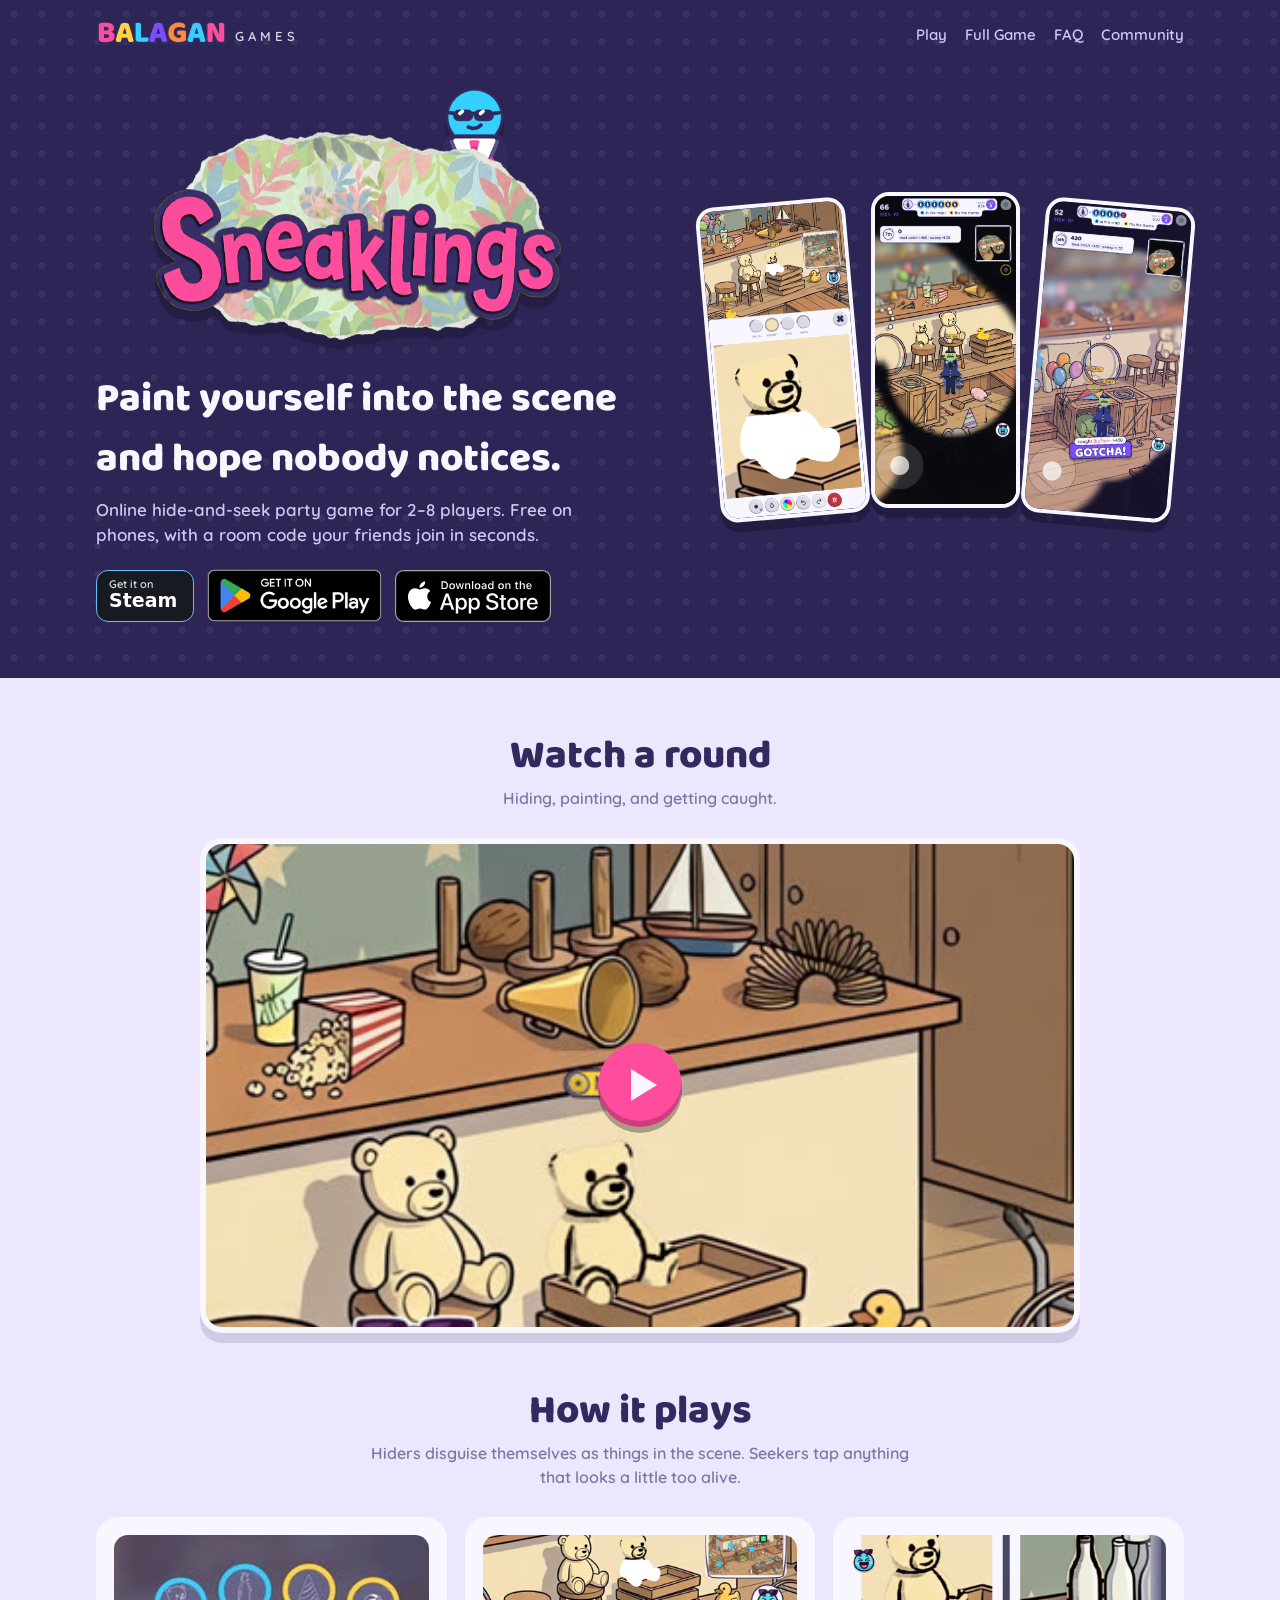
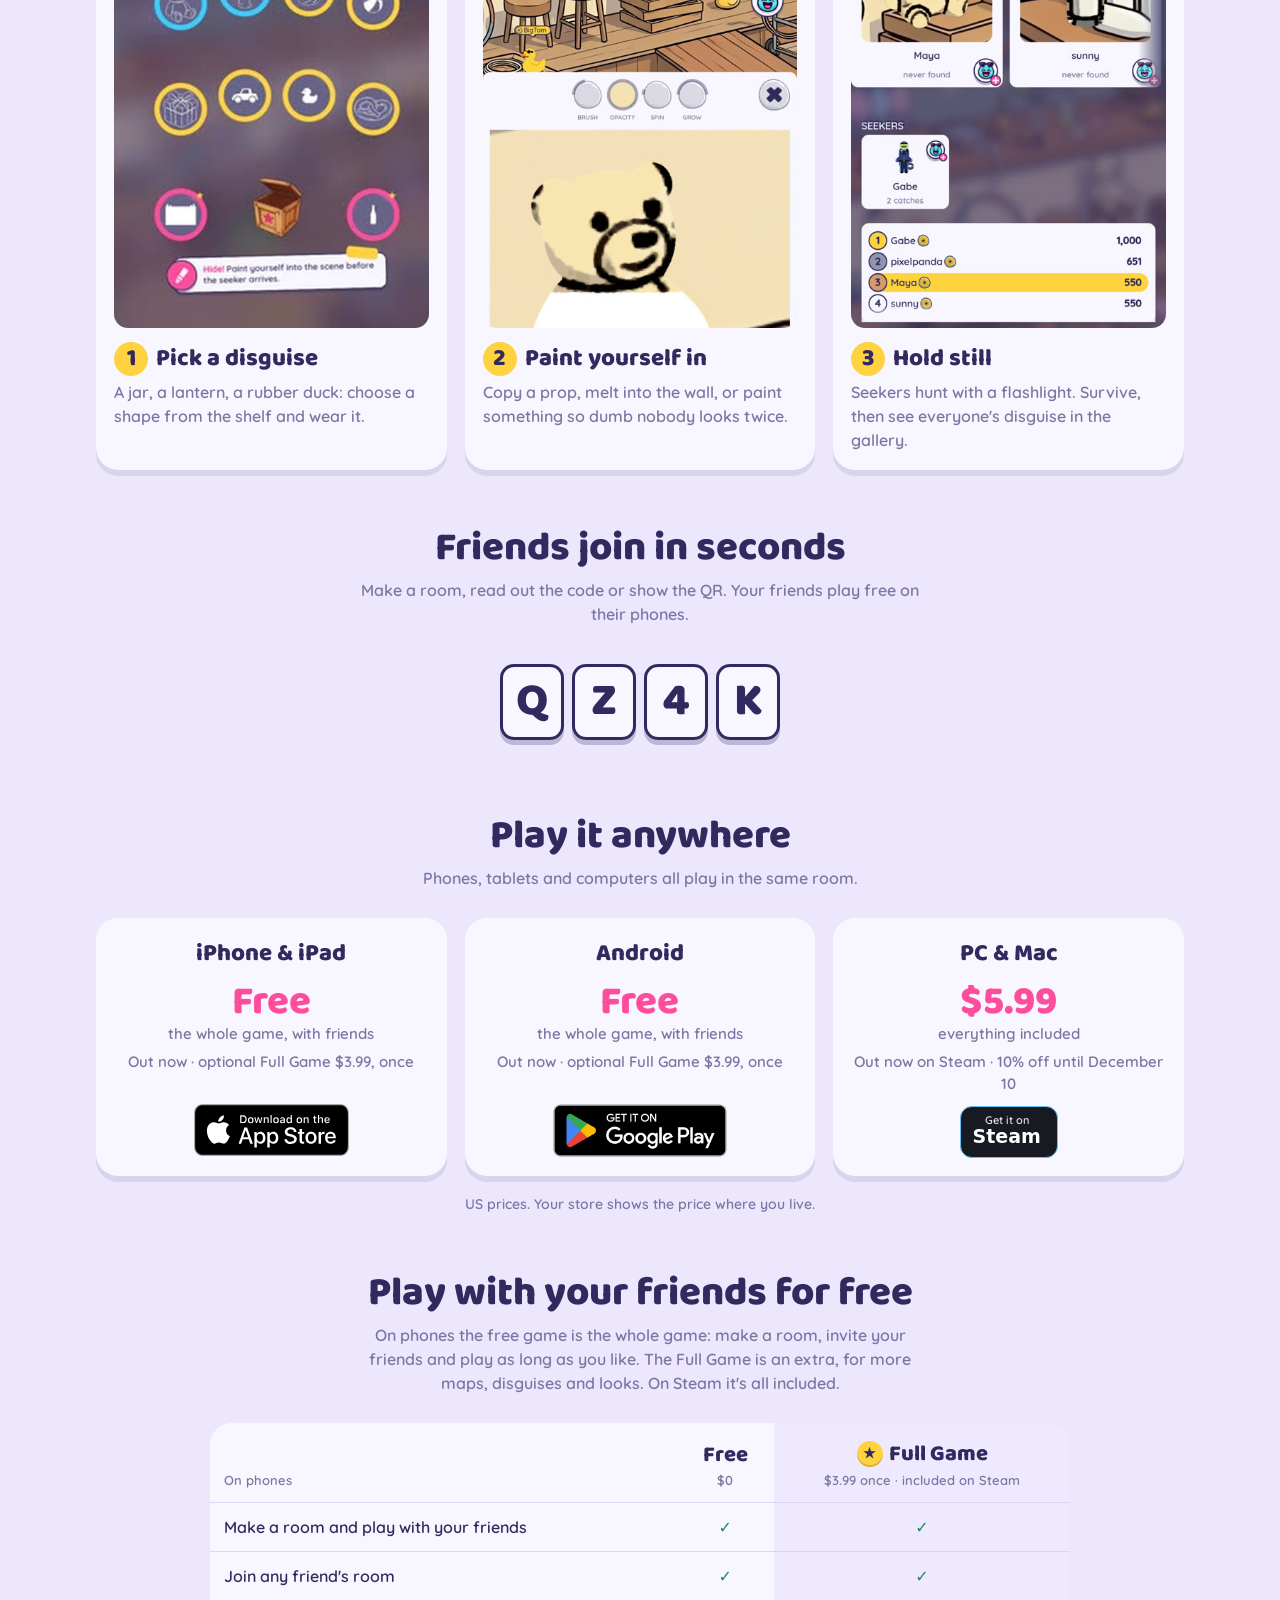
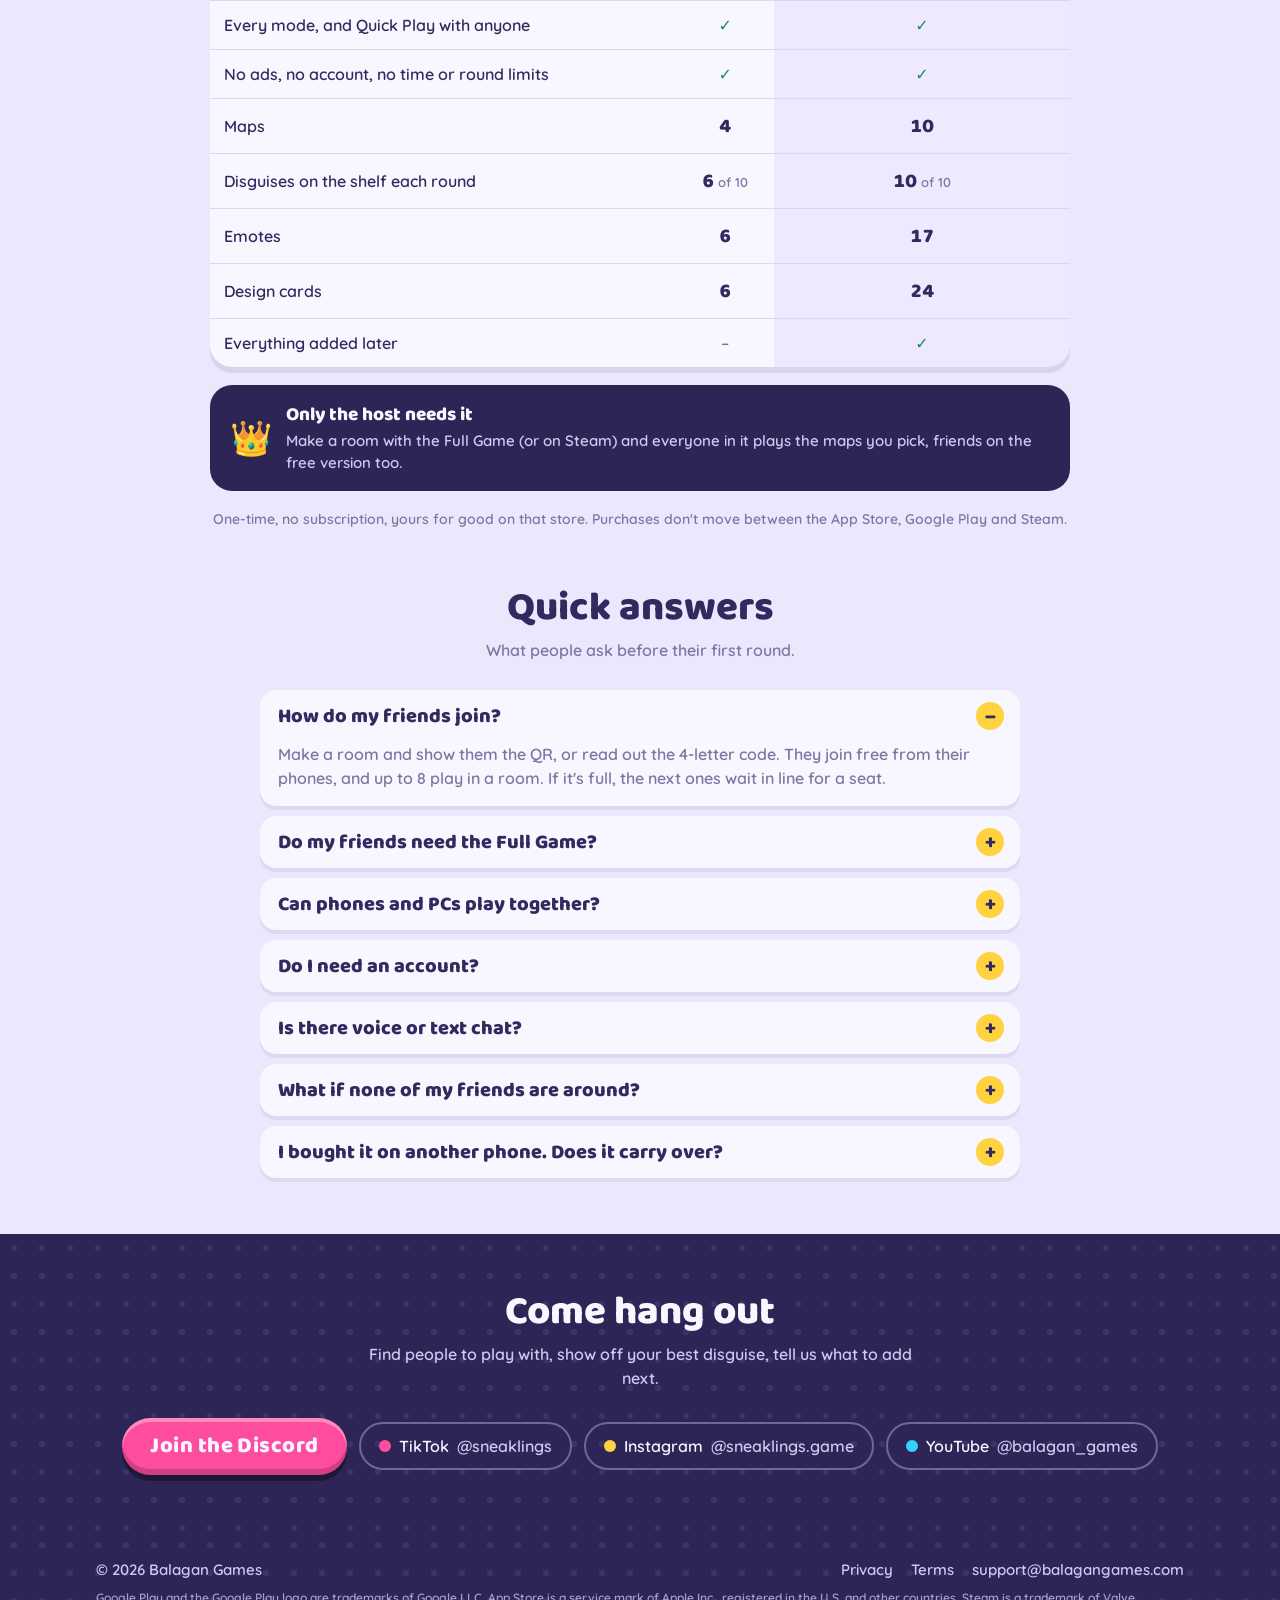
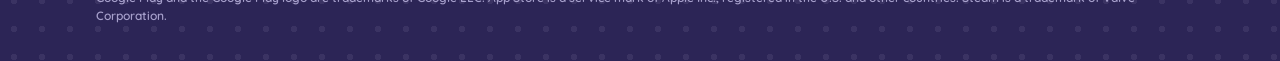
==== commit 00a6aa24: "home: where to play, free vs Full Game, quick answers, community + top bar links Sketch approved 202" ====
--- a/index.html
+++ b/index.html
@@ -18,6 +18,7 @@
 <div class="table">
   <header class="topbar"><div class="wrap">
     <a class="brand gag" href="/" aria-label="Balagan Games"><span class="wm"><svg xmlns="http://www.w3.org/2000/svg" viewBox="0 0 4276 982" width="131" height="30" aria-hidden="true"><g><g class="l0"><g class="feet"><ellipse cx="208.8" cy="865.0" rx="104.5" ry="60.5" fill="#322A5E"/><ellipse cx="481.2" cy="865.0" rx="104.5" ry="60.5" fill="#322A5E"/></g></g><g class="l1"><g class="feet"><ellipse cx="797.6" cy="865.0" rx="104.5" ry="60.5" fill="#322A5E"/><ellipse cx="1073.4" cy="865.0" rx="104.5" ry="60.5" fill="#322A5E"/></g></g><g class="l2"><g class="feet"><ellipse cx="1389.6" cy="865.0" rx="104.5" ry="60.5" fill="#322A5E"/><ellipse cx="1615.4" cy="865.0" rx="104.5" ry="60.5" fill="#322A5E"/></g></g><g class="l3"><g class="feet"><ellipse cx="1897.6" cy="865.0" rx="104.5" ry="60.5" fill="#322A5E"/><ellipse cx="2173.4" cy="865.0" rx="104.5" ry="60.5" fill="#322A5E"/></g></g><g class="l4"><g class="feet"><ellipse cx="2504.4" cy="865.0" rx="104.5" ry="60.5" fill="#322A5E"/><ellipse cx="2796.6" cy="865.0" rx="104.5" ry="60.5" fill="#322A5E"/></g></g><g class="l5"><g class="feet"><ellipse cx="3148.6" cy="865.0" rx="104.5" ry="60.5" fill="#322A5E"/><ellipse cx="3424.4" cy="865.0" rx="104.5" ry="60.5" fill="#322A5E"/></g></g><g class="l6"><g class="feet"><ellipse cx="3767.1" cy="865.0" rx="104.5" ry="60.5" fill="#322A5E"/><ellipse cx="4065.9" cy="865.0" rx="104.5" ry="60.5" fill="#322A5E"/></g></g></g><g><g class="l0"><path d="M379 369V247H173V369ZM317 247 322 341Q410 341 468.0 322.0Q526 303 555.5 267.0Q585 231 585 178Q585 80 511.0 32.0Q437 -16 300 -16Q277 -16 245.0 -14.0Q213 -12 180.0 -6.5Q147 -1 120 9Q65 30 65 82V549Q65 570 77.0 581.5Q89 593 108 600Q142 612 193.5 617.5Q245 623 298 623Q425 623 494.5 579.5Q564 536 564 447Q564 397 533.5 363.5Q503 330 447.0 313.5Q391 297 314 297L308 369Q351 369 370.5 385.0Q390 401 390 432Q390 459 367.5 475.0Q345 491 300 491Q285 491 265.5 490.0Q246 489 235 487V125Q249 121 271.5 119.5Q294 118 313 118Q353 118 379.5 134.5Q406 151 406 186Q406 219 383.5 233.0Q361 247 317 247Z" transform="translate(20.0 765.0) scale(1 -1)" fill="#322A5E" stroke="#322A5E" stroke-width="90.0" stroke-linejoin="round"/></g><g class="l1"><path d="M320 459H314Q305 431 294.0 398.0Q283 365 271.0 328.5Q259 292 248 253L226 140Q220 120 215.5 101.0Q211 82 206.5 65.0Q202 48 198.0 32.0Q194 16 190 1Q177 -3 161.0 -7.0Q145 -11 123 -11Q73 -11 48.0 6.5Q23 24 23 55Q23 69 27.0 83.0Q31 97 36 116Q44 148 60.0 198.5Q76 249 95.5 307.5Q115 366 134.5 422.0Q154 478 170.0 522.5Q186 567 194 588Q211 598 246.0 607.0Q281 616 315 616Q365 616 404.0 601.5Q443 587 453 555Q471 504 491.5 435.5Q512 367 533.5 292.5Q555 218 575.0 147.5Q595 77 610 21Q598 8 574.0 -1.0Q550 -10 517 -10Q468 -10 449.0 6.5Q430 23 421 57L396 153L376 256Q366 295 356.0 331.0Q346 367 337.0 399.5Q328 432 320 459ZM151 126 220 261H440L461 126Z" transform="translate(619.0 765.0) scale(1 -1)" fill="#322A5E" stroke="#322A5E" stroke-width="90.0" stroke-linejoin="round"/></g><g class="l2"><path d="M65 442H240V6L158 -3Q115 -3 90.0 22.0Q65 47 65 90ZM158 -3V138H469Q476 127 482.0 109.0Q488 91 488 70Q488 33 472.0 15.0Q456 -3 428 -3ZM240 211H65V608Q77 610 100.5 613.5Q124 617 146 617Q196 617 218.0 600.0Q240 583 240 534Z" transform="translate(1226.0 765.0) scale(1 -1)" fill="#322A5E" stroke="#322A5E" stroke-width="90.0" stroke-linejoin="round"/></g><g class="l3"><path d="M320 459H314Q305 431 294.0 398.0Q283 365 271.0 328.5Q259 292 248 253L226 140Q220 120 215.5 101.0Q211 82 206.5 65.0Q202 48 198.0 32.0Q194 16 190 1Q177 -3 161.0 -7.0Q145 -11 123 -11Q73 -11 48.0 6.5Q23 24 23 55Q23 69 27.0 83.0Q31 97 36 116Q44 148 60.0 198.5Q76 249 95.5 307.5Q115 366 134.5 422.0Q154 478 170.0 522.5Q186 567 194 588Q211 598 246.0 607.0Q281 616 315 616Q365 616 404.0 601.5Q443 587 453 555Q471 504 491.5 435.5Q512 367 533.5 292.5Q555 218 575.0 147.5Q595 77 610 21Q598 8 574.0 -1.0Q550 -10 517 -10Q468 -10 449.0 6.5Q430 23 421 57L396 153L376 256Q366 295 356.0 331.0Q346 367 337.0 399.5Q328 432 320 459ZM151 126 220 261H440L461 126Z" transform="translate(1719.0 765.0) scale(1 -1)" fill="#322A5E" stroke="#322A5E" stroke-width="90.0" stroke-linejoin="round"/></g><g class="l4"><path d="M614 303V97Q614 66 603.0 51.0Q592 36 568 22Q540 6 486.5 -6.0Q433 -18 380 -18Q284 -18 205.5 15.0Q127 48 81.0 119.0Q35 190 35 302Q35 407 81.5 479.0Q128 551 206.5 588.0Q285 625 382 625Q445 625 491.5 611.5Q538 598 563.0 573.5Q588 549 588 516Q588 491 575.0 471.5Q562 452 545 441Q520 456 482.0 470.0Q444 484 395 484Q342 484 301.0 461.5Q260 439 237.5 398.5Q215 358 215 303Q215 243 236.5 202.5Q258 162 296.0 142.0Q334 122 383 122Q405 122 421.5 126.5Q438 131 447 135V231H340Q334 242 328.5 260.0Q323 278 323 298Q323 334 339.5 350.0Q356 366 382 366H551Q581 366 597.5 349.5Q614 333 614 303Z" transform="translate(2326.0 765.0) scale(1 -1)" fill="#322A5E" stroke="#322A5E" stroke-width="90.0" stroke-linejoin="round"/></g><g class="l5"><path d="M320 459H314Q305 431 294.0 398.0Q283 365 271.0 328.5Q259 292 248 253L226 140Q220 120 215.5 101.0Q211 82 206.5 65.0Q202 48 198.0 32.0Q194 16 190 1Q177 -3 161.0 -7.0Q145 -11 123 -11Q73 -11 48.0 6.5Q23 24 23 55Q23 69 27.0 83.0Q31 97 36 116Q44 148 60.0 198.5Q76 249 95.5 307.5Q115 366 134.5 422.0Q154 478 170.0 522.5Q186 567 194 588Q211 598 246.0 607.0Q281 616 315 616Q365 616 404.0 601.5Q443 587 453 555Q471 504 491.5 435.5Q512 367 533.5 292.5Q555 218 575.0 147.5Q595 77 610 21Q598 8 574.0 -1.0Q550 -10 517 -10Q468 -10 449.0 6.5Q430 23 421 57L396 153L376 256Q366 295 356.0 331.0Q346 367 337.0 399.5Q328 432 320 459ZM151 126 220 261H440L461 126Z" transform="translate(2970.0 765.0) scale(1 -1)" fill="#322A5E" stroke="#322A5E" stroke-width="90.0" stroke-linejoin="round"/></g><g class="l6"><path d="M65 400H226Q230 354 231.5 312.0Q233 270 233.0 232.5Q233 195 233 159V0Q223 -2 200.5 -5.0Q178 -8 155 -8Q105 -8 85.0 9.5Q65 27 65 72ZM614 210H453Q447 280 446.5 339.0Q446 398 446 451V609Q457 611 479.0 614.0Q501 617 524 617Q574 617 594.0 599.5Q614 582 614 537ZM614 264V21Q600 8 573.5 0.0Q547 -8 510 -8Q473 -8 440.0 3.0Q407 14 386 56L287 258Q277 279 268.5 297.5Q260 316 252.0 336.0Q244 356 234 380L65 343V575Q79 595 108.0 605.0Q137 615 170 615Q207 615 240.5 603.5Q274 592 294 551L394 349Q404 329 412.5 310.0Q421 291 429.5 271.0Q438 251 447 227Z" transform="translate(3577.0 765.0) scale(1 -1)" fill="#322A5E" stroke="#322A5E" stroke-width="90.0" stroke-linejoin="round"/></g></g><g><g class="l0"><path d="M379 369V247H173V369ZM317 247 322 341Q410 341 468.0 322.0Q526 303 555.5 267.0Q585 231 585 178Q585 80 511.0 32.0Q437 -16 300 -16Q277 -16 245.0 -14.0Q213 -12 180.0 -6.5Q147 -1 120 9Q65 30 65 82V549Q65 570 77.0 581.5Q89 593 108 600Q142 612 193.5 617.5Q245 623 298 623Q425 623 494.5 579.5Q564 536 564 447Q564 397 533.5 363.5Q503 330 447.0 313.5Q391 297 314 297L308 369Q351 369 370.5 385.0Q390 401 390 432Q390 459 367.5 475.0Q345 491 300 491Q285 491 265.5 490.0Q246 489 235 487V125Q249 121 271.5 119.5Q294 118 313 118Q353 118 379.5 134.5Q406 151 406 186Q406 219 383.5 233.0Q361 247 317 247Z" transform="translate(20.0 710.0) scale(1 -1)" fill="none" stroke="#322A5E" stroke-width="90.0" stroke-linejoin="round"/></g><g class="l1"><path d="M320 459H314Q305 431 294.0 398.0Q283 365 271.0 328.5Q259 292 248 253L226 140Q220 120 215.5 101.0Q211 82 206.5 65.0Q202 48 198.0 32.0Q194 16 190 1Q177 -3 161.0 -7.0Q145 -11 123 -11Q73 -11 48.0 6.5Q23 24 23 55Q23 69 27.0 83.0Q31 97 36 116Q44 148 60.0 198.5Q76 249 95.5 307.5Q115 366 134.5 422.0Q154 478 170.0 522.5Q186 567 194 588Q211 598 246.0 607.0Q281 616 315 616Q365 616 404.0 601.5Q443 587 453 555Q471 504 491.5 435.5Q512 367 533.5 292.5Q555 218 575.0 147.5Q595 77 610 21Q598 8 574.0 -1.0Q550 -10 517 -10Q468 -10 449.0 6.5Q430 23 421 57L396 153L376 256Q366 295 356.0 331.0Q346 367 337.0 399.5Q328 432 320 459ZM151 126 220 261H440L461 126Z" transform="translate(619.0 710.0) scale(1 -1)" fill="none" stroke="#322A5E" stroke-width="90.0" stroke-linejoin="round"/></g><g class="l2"><path d="M65 442H240V6L158 -3Q115 -3 90.0 22.0Q65 47 65 90ZM158 -3V138H469Q476 127 482.0 109.0Q488 91 488 70Q488 33 472.0 15.0Q456 -3 428 -3ZM240 211H65V608Q77 610 100.5 613.5Q124 617 146 617Q196 617 218.0 600.0Q240 583 240 534Z" transform="translate(1226.0 710.0) scale(1 -1)" fill="none" stroke="#322A5E" stroke-width="90.0" stroke-linejoin="round"/></g><g class="l3"><path d="M320 459H314Q305 431 294.0 398.0Q283 365 271.0 328.5Q259 292 248 253L226 140Q220 120 215.5 101.0Q211 82 206.5 65.0Q202 48 198.0 32.0Q194 16 190 1Q177 -3 161.0 -7.0Q145 -11 123 -11Q73 -11 48.0 6.5Q23 24 23 55Q23 69 27.0 83.0Q31 97 36 116Q44 148 60.0 198.5Q76 249 95.5 307.5Q115 366 134.5 422.0Q154 478 170.0 522.5Q186 567 194 588Q211 598 246.0 607.0Q281 616 315 616Q365 616 404.0 601.5Q443 587 453 555Q471 504 491.5 435.5Q512 367 533.5 292.5Q555 218 575.0 147.5Q595 77 610 21Q598 8 574.0 -1.0Q550 -10 517 -10Q468 -10 449.0 6.5Q430 23 421 57L396 153L376 256Q366 295 356.0 331.0Q346 367 337.0 399.5Q328 432 320 459ZM151 126 220 261H440L461 126Z" transform="translate(1719.0 710.0) scale(1 -1)" fill="none" stroke="#322A5E" stroke-width="90.0" stroke-linejoin="round"/></g><g class="l4"><path d="M614 303V97Q614 66 603.0 51.0Q592 36 568 22Q540 6 486.5 -6.0Q433 -18 380 -18Q284 -18 205.5 15.0Q127 48 81.0 119.0Q35 190 35 302Q35 407 81.5 479.0Q128 551 206.5 588.0Q285 625 382 625Q445 625 491.5 611.5Q538 598 563.0 573.5Q588 549 588 516Q588 491 575.0 471.5Q562 452 545 441Q520 456 482.0 470.0Q444 484 395 484Q342 484 301.0 461.5Q260 439 237.5 398.5Q215 358 215 303Q215 243 236.5 202.5Q258 162 296.0 142.0Q334 122 383 122Q405 122 421.5 126.5Q438 131 447 135V231H340Q334 242 328.5 260.0Q323 278 323 298Q323 334 339.5 350.0Q356 366 382 366H551Q581 366 597.5 349.5Q614 333 614 303Z" transform="translate(2326.0 710.0) scale(1 -1)" fill="none" stroke="#322A5E" stroke-width="90.0" stroke-linejoin="round"/></g><g class="l5"><path d="M320 459H314Q305 431 294.0 398.0Q283 365 271.0 328.5Q259 292 248 253L226 140Q220 120 215.5 101.0Q211 82 206.5 65.0Q202 48 198.0 32.0Q194 16 190 1Q177 -3 161.0 -7.0Q145 -11 123 -11Q73 -11 48.0 6.5Q23 24 23 55Q23 69 27.0 83.0Q31 97 36 116Q44 148 60.0 198.5Q76 249 95.5 307.5Q115 366 134.5 422.0Q154 478 170.0 522.5Q186 567 194 588Q211 598 246.0 607.0Q281 616 315 616Q365 616 404.0 601.5Q443 587 453 555Q471 504 491.5 435.5Q512 367 533.5 292.5Q555 218 575.0 147.5Q595 77 610 21Q598 8 574.0 -1.0Q550 -10 517 -10Q468 -10 449.0 6.5Q430 23 421 57L396 153L376 256Q366 295 356.0 331.0Q346 367 337.0 399.5Q328 432 320 459ZM151 126 220 261H440L461 126Z" transform="translate(2970.0 710.0) scale(1 -1)" fill="none" stroke="#322A5E" stroke-width="90.0" stroke-linejoin="round"/></g><g class="l6"><path d="M65 400H226Q230 354 231.5 312.0Q233 270 233.0 232.5Q233 195 233 159V0Q223 -2 200.5 -5.0Q178 -8 155 -8Q105 -8 85.0 9.5Q65 27 65 72ZM614 210H453Q447 280 446.5 339.0Q446 398 446 451V609Q457 611 479.0 614.0Q501 617 524 617Q574 617 594.0 599.5Q614 582 614 537ZM614 264V21Q600 8 573.5 0.0Q547 -8 510 -8Q473 -8 440.0 3.0Q407 14 386 56L287 258Q277 279 268.5 297.5Q260 316 252.0 336.0Q244 356 234 380L65 343V575Q79 595 108.0 605.0Q137 615 170 615Q207 615 240.5 603.5Q274 592 294 551L394 349Q404 329 412.5 310.0Q421 291 429.5 271.0Q438 251 447 227Z" transform="translate(3577.0 710.0) scale(1 -1)" fill="none" stroke="#322A5E" stroke-width="90.0" stroke-linejoin="round"/></g></g><g><g class="l0"><path d="M379 369V247H173V369ZM317 247 322 341Q410 341 468.0 322.0Q526 303 555.5 267.0Q585 231 585 178Q585 80 511.0 32.0Q437 -16 300 -16Q277 -16 245.0 -14.0Q213 -12 180.0 -6.5Q147 -1 120 9Q65 30 65 82V549Q65 570 77.0 581.5Q89 593 108 600Q142 612 193.5 617.5Q245 623 298 623Q425 623 494.5 579.5Q564 536 564 447Q564 397 533.5 363.5Q503 330 447.0 313.5Q391 297 314 297L308 369Q351 369 370.5 385.0Q390 401 390 432Q390 459 367.5 475.0Q345 491 300 491Q285 491 265.5 490.0Q246 489 235 487V125Q249 121 271.5 119.5Q294 118 313 118Q353 118 379.5 134.5Q406 151 406 186Q406 219 383.5 233.0Q361 247 317 247Z" transform="translate(20.0 710.0) scale(1 -1)" fill="#FF4D9D"/></g><g class="l1"><path d="M320 459H314Q305 431 294.0 398.0Q283 365 271.0 328.5Q259 292 248 253L226 140Q220 120 215.5 101.0Q211 82 206.5 65.0Q202 48 198.0 32.0Q194 16 190 1Q177 -3 161.0 -7.0Q145 -11 123 -11Q73 -11 48.0 6.5Q23 24 23 55Q23 69 27.0 83.0Q31 97 36 116Q44 148 60.0 198.5Q76 249 95.5 307.5Q115 366 134.5 422.0Q154 478 170.0 522.5Q186 567 194 588Q211 598 246.0 607.0Q281 616 315 616Q365 616 404.0 601.5Q443 587 453 555Q471 504 491.5 435.5Q512 367 533.5 292.5Q555 218 575.0 147.5Q595 77 610 21Q598 8 574.0 -1.0Q550 -10 517 -10Q468 -10 449.0 6.5Q430 23 421 57L396 153L376 256Q366 295 356.0 331.0Q346 367 337.0 399.5Q328 432 320 459ZM151 126 220 261H440L461 126Z" transform="translate(619.0 710.0) scale(1 -1)" fill="#FFD23F"/></g><g class="l2"><path d="M65 442H240V6L158 -3Q115 -3 90.0 22.0Q65 47 65 90ZM158 -3V138H469Q476 127 482.0 109.0Q488 91 488 70Q488 33 472.0 15.0Q456 -3 428 -3ZM240 211H65V608Q77 610 100.5 613.5Q124 617 146 617Q196 617 218.0 600.0Q240 583 240 534Z" transform="translate(1226.0 710.0) scale(1 -1)" fill="#35D0FF"/></g><g class="l3"><path d="M320 459H314Q305 431 294.0 398.0Q283 365 271.0 328.5Q259 292 248 253L226 140Q220 120 215.5 101.0Q211 82 206.5 65.0Q202 48 198.0 32.0Q194 16 190 1Q177 -3 161.0 -7.0Q145 -11 123 -11Q73 -11 48.0 6.5Q23 24 23 55Q23 69 27.0 83.0Q31 97 36 116Q44 148 60.0 198.5Q76 249 95.5 307.5Q115 366 134.5 422.0Q154 478 170.0 522.5Q186 567 194 588Q211 598 246.0 607.0Q281 616 315 616Q365 616 404.0 601.5Q443 587 453 555Q471 504 491.5 435.5Q512 367 533.5 292.5Q555 218 575.0 147.5Q595 77 610 21Q598 8 574.0 -1.0Q550 -10 517 -10Q468 -10 449.0 6.5Q430 23 421 57L396 153L376 256Q366 295 356.0 331.0Q346 367 337.0 399.5Q328 432 320 459ZM151 126 220 261H440L461 126Z" transform="translate(1719.0 710.0) scale(1 -1)" fill="#7C4DFF"/></g><g class="l4"><path d="M614 303V97Q614 66 603.0 51.0Q592 36 568 22Q540 6 486.5 -6.0Q433 -18 380 -18Q284 -18 205.5 15.0Q127 48 81.0 119.0Q35 190 35 302Q35 407 81.5 479.0Q128 551 206.5 588.0Q285 625 382 625Q445 625 491.5 611.5Q538 598 563.0 573.5Q588 549 588 516Q588 491 575.0 471.5Q562 452 545 441Q520 456 482.0 470.0Q444 484 395 484Q342 484 301.0 461.5Q260 439 237.5 398.5Q215 358 215 303Q215 243 236.5 202.5Q258 162 296.0 142.0Q334 122 383 122Q405 122 421.5 126.5Q438 131 447 135V231H340Q334 242 328.5 260.0Q323 278 323 298Q323 334 339.5 350.0Q356 366 382 366H551Q581 366 597.5 349.5Q614 333 614 303Z" transform="translate(2326.0 710.0) scale(1 -1)" fill="#FF8A3D"/></g><g class="l5"><path d="M320 459H314Q305 431 294.0 398.0Q283 365 271.0 328.5Q259 292 248 253L226 140Q220 120 215.5 101.0Q211 82 206.5 65.0Q202 48 198.0 32.0Q194 16 190 1Q177 -3 161.0 -7.0Q145 -11 123 -11Q73 -11 48.0 6.5Q23 24 23 55Q23 69 27.0 83.0Q31 97 36 116Q44 148 60.0 198.5Q76 249 95.5 307.5Q115 366 134.5 422.0Q154 478 170.0 522.5Q186 567 194 588Q211 598 246.0 607.0Q281 616 315 616Q365 616 404.0 601.5Q443 587 453 555Q471 504 491.5 435.5Q512 367 533.5 292.5Q555 218 575.0 147.5Q595 77 610 21Q598 8 574.0 -1.0Q550 -10 517 -10Q468 -10 449.0 6.5Q430 23 421 57L396 153L376 256Q366 295 356.0 331.0Q346 367 337.0 399.5Q328 432 320 459ZM151 126 220 261H440L461 126Z" transform="translate(2970.0 710.0) scale(1 -1)" fill="#35D0FF"/></g><g class="l6"><path d="M65 400H226Q230 354 231.5 312.0Q233 270 233.0 232.5Q233 195 233 159V0Q223 -2 200.5 -5.0Q178 -8 155 -8Q105 -8 85.0 9.5Q65 27 65 72ZM614 210H453Q447 280 446.5 339.0Q446 398 446 451V609Q457 611 479.0 614.0Q501 617 524 617Q574 617 594.0 599.5Q614 582 614 537ZM614 264V21Q600 8 573.5 0.0Q547 -8 510 -8Q473 -8 440.0 3.0Q407 14 386 56L287 258Q277 279 268.5 297.5Q260 316 252.0 336.0Q244 356 234 380L65 343V575Q79 595 108.0 605.0Q137 615 170 615Q207 615 240.5 603.5Q274 592 294 551L394 349Q404 329 412.5 310.0Q421 291 429.5 271.0Q438 251 447 227Z" transform="translate(3577.0 710.0) scale(1 -1)" fill="#FF4D9D"/></g></g></svg></span><span class="games">GAMES</span></a>
+    <nav class="topnav" aria-label="On this page"><a href="#play">Play</a><a href="#full-game">Full Game</a><a href="#faq">FAQ</a><a href="#community">Community</a></nav>
   </div></header>
 
   <div class="hero"><div class="wrap">
@@ -57,6 +58,87 @@
   <div class="code" aria-hidden="true"><span class="box">Q</span><span class="box">Z</span><span class="box">4</span><span class="box">K</span></div>
 </div></section>
 
+<section class="block" id="play" style="padding-top:0"><div class="wrap">
+  <h2>Play it anywhere</h2>
+  <p class="lead">Phones, tablets and computers all play in the same room.</p>
+  <div class="platforms">
+    <div class="card plat">
+      <span class="dev">iPhone &amp; iPad</span>
+      <span class="price">Free<small>the whole game, with friends</small></span>
+      <span class="when">Out now · optional Full Game $3.99, once</span>
+      <div class="stores" id="store-appstore"></div>
+    </div>
+    <div class="card plat">
+      <span class="dev">Android</span>
+      <span class="price">Free<small>the whole game, with friends</small></span>
+      <span class="when">Out now · optional Full Game $3.99, once</span>
+      <div class="stores" id="store-play"></div>
+    </div>
+    <div class="card plat">
+      <span class="dev">PC &amp; Mac</span>
+      <span class="price">$5.99<small>everything included</small></span>
+      <span class="when" id="steam-when">Out December 3 on Steam · 10% off the first week</span>
+      <div class="stores" id="store-steam"></div>
+    </div>
+  </div>
+  <p class="fine">US prices. Your store shows the price where you live.</p>
+</div></section>
+
+<section class="block" id="full-game" style="padding-top:0"><div class="wrap">
+  <h2>Play with your friends for free</h2>
+  <p class="lead">On phones the free game is the whole game: make a room, invite your friends and play as long as you like. The Full Game is an extra, for more maps, disguises and looks. On Steam it's all included.</p>
+  <div class="card compare">
+    <table>
+      <thead><tr>
+        <th scope="col"><span class="tag" style="text-align:left">On phones</span></th>
+        <th scope="col"><span class="col">Free</span><span class="tag">$0</span></th>
+        <th scope="col" class="full"><span class="col"><span class="coin" aria-hidden="true">★</span>Full Game</span><span class="tag">$3.99 once · included on Steam</span></th>
+      </tr></thead>
+      <tbody>
+        <tr><th scope="row">Make a room and play with your friends</th><td class="yes">✓</td><td class="full yes">✓</td></tr>
+        <tr><th scope="row">Join any friend's room</th><td class="yes">✓</td><td class="full yes">✓</td></tr>
+        <tr><th scope="row">Every mode, and Quick Play with anyone</th><td class="yes">✓</td><td class="full yes">✓</td></tr>
+        <tr><th scope="row">No ads, no account, no time or round limits</th><td class="yes">✓</td><td class="full yes">✓</td></tr>
+        <tr><th scope="row">Maps</th><td class="num">4</td><td class="full num">10</td></tr>
+        <tr><th scope="row">Disguises on the shelf each round</th><td class="num">6 <small>of 10</small></td><td class="full num">10 <small>of 10</small></td></tr>
+        <tr><th scope="row">Emotes</th><td class="num">6</td><td class="full num">17</td></tr>
+        <tr><th scope="row">Design cards</th><td class="num">6</td><td class="full num">24</td></tr>
+        <tr><th scope="row">Everything added later</th><td class="no">–</td><td class="full yes">✓</td></tr>
+      </tbody>
+    </table>
+  </div>
+  <div class="hostband">
+    <span class="crown" aria-hidden="true">👑</span>
+    <div><b>Only the host needs it</b><p>Make a room with the Full Game (or on Steam) and everyone in it plays the maps you pick, friends on the free version too.</p></div>
+  </div>
+  <p class="fine">One-time, no subscription, yours for good on that store. Purchases don't move between the App Store, Google Play and Steam.</p>
+</div></section>
+
+<section class="block" id="faq" style="padding-top:0"><div class="wrap">
+  <h2>Quick answers</h2>
+  <p class="lead">What people ask before their first round.</p>
+  <div class="faq">
+    <details open><summary>How do my friends join?</summary><p>Make a room and show them the QR, or read out the 4-letter code. They join free from their phones, and up to 8 play in a room. If it's full, the next ones wait in line for a seat.</p></details>
+    <details><summary>Do my friends need the Full Game?</summary><p>No. Only the host does: everyone in your room plays the maps you pick.</p></details>
+    <details><summary>Can phones and PCs play together?</summary><p>Yes. iPhone, iPad, Android, Windows and Mac all join the same rooms.</p></details>
+    <details><summary>Do I need an account?</summary><p>No account and no sign-in. Pick a name and play.</p></details>
+    <details><summary>Is there voice or text chat?</summary><p>No. You talk with emotes in the game, so call your friends or hop in our Discord.</p></details>
+    <details><summary>What if none of my friends are around?</summary><p>Quick Play puts you in a public room any time. When it's quiet, bots fill the seats until more people come.</p></details>
+    <details><summary>I bought it on another phone. Does it carry over?</summary><p>On the same store, yes: tap RESTORE on the Full Game sheet. Purchases don't move between the App Store, Google Play and Steam.</p></details>
+  </div>
+</div></section>
+
+<section class="block hang table" id="community"><div class="wrap">
+  <h2>Come hang out</h2>
+  <p class="lead">Find people to play with, show off your best disguise, tell us what to add next.</p>
+  <div class="social">
+    <a class="candy" href="https://discord.gg/DzMT9dy8B3" rel="noopener">Join the Discord</a>
+    <a class="soc" href="https://www.tiktok.com/@sneaklings" rel="noopener" style="--c:#FF4D9D"><i></i>TikTok <span>@sneaklings</span></a>
+    <a class="soc" href="https://www.instagram.com/sneaklings.game" rel="noopener" style="--c:#FFD23F"><i></i>Instagram <span>@sneaklings.game</span></a>
+    <a class="soc" href="https://www.youtube.com/@balagan_games" rel="noopener" style="--c:#35D0FF"><i></i>YouTube <span>@balagan_games</span></a>
+  </div>
+</div></section>
+
 <footer class="site table"><div class="wrap">
   <span>© 2026 Balagan Games</span>
   <nav><a href="privacy.html">Privacy</a><a href="terms.html">Terms</a><a href="mailto:support@balagangames.com">support@balagangames.com</a></nav>
@@ -66,8 +148,19 @@
 <script>
 (function () {
   var S = window.STORES;
+  // Steam's lines follow the clock: "Wishlist on" before release, then the launch-week discount, then plain.
+  var now = Date.now();
+  var released = now >= Date.parse(S.steam.releasesAt);
+  var discount = S.steam.discountEndsAt && now < Date.parse(S.steam.discountEndsAt);
+  var steamVerb = released ? "Get it on" : "Wishlist on";
+  document.getElementById("steam-when").textContent = !released
+    ? "Out December 3 on Steam" + (discount ? " · 10% off the first week" : "")
+    : "Out now on Steam" + (discount ? " · 10% off until December 10" : "");
+  document.getElementById("store-appstore").innerHTML = storeBadge("appstore", S.appstore.live && S.appstore.url);
+  document.getElementById("store-play").innerHTML = storeBadge("play", S.play.live && S.play.url);
+  document.getElementById("store-steam").innerHTML = storeBadge("steam", S.steam.live && S.steam.url, steamVerb);
   document.getElementById("stores").innerHTML =
-    storeBadge("steam", S.steam.live && S.steam.url, "Wishlist on") +
+    storeBadge("steam", S.steam.live && S.steam.url, steamVerb) +
     storeBadge("play", S.play.live && S.play.url) +
     storeBadge("appstore", S.appstore.live && S.appstore.url);
   var block = document.getElementById("trailer-block");
--- a/site.css
+++ b/site.css
@@ -189,3 +189,119 @@
 .store-badge.play img { height: 77px; width: auto; margin: -12.5px -9px; }
 .badge.steam { background: #171a21; border-color: #66c0f4; }
 .legal-marks { width: 100%; font-size: 12px; opacity: 0.75; }
+
+/* Press kit page (sketch approved 2026-11-03, game repo docs/superpowers/mockups/2026-11-03-creator-pages/). */
+.press .wrap { max-width: 1000px; }
+.press .hero .wrap { align-items: center; }
+.press .hero h1 { font-size: clamp(34px, 6vw, 56px); }
+.press .hero .sub { font-size: 18px; max-width: 34em; margin-left: 0; text-align: left; }
+.press .hero .candy { margin-top: 18px; border: 0; cursor: pointer; font-size: 20px; }
+.press section.block { padding: 44px 0 0; }
+.press section.block:last-of-type { padding-bottom: 56px; }
+.press .block h2 { text-align: left; }
+.press .block .lead { text-align: left; margin-left: 0; margin-bottom: 18px; }
+.press .grid { display: grid; gap: 16px; grid-template-columns: repeat(auto-fit, minmax(min(270px, 100%), 1fr)); }
+.press .card { display: grid; gap: 8px; align-content: start; min-width: 0; }
+.press .card h2 { font-size: 26px; margin-bottom: 0; }
+.press .card p, .press .card li { color: var(--ink-sub); }
+.press .card b { color: var(--ink); }
+.press .card ul { padding-left: 18px; display: grid; gap: 6px; }
+.facts { width: 100%; border-collapse: collapse; }
+.facts th, .facts td { padding: 9px 0; border-bottom: 2px dashed #DCD5F5; text-align: left; vertical-align: top; font-size: 15.5px; font-weight: 600; }
+.facts tr:last-child th, .facts tr:last-child td { border-bottom: 0; }
+.facts th { color: var(--ink-sub); padding-right: 16px; white-space: nowrap; }
+.facts td { overflow-wrap: anywhere; }
+.press-shots { display: grid; gap: 12px; grid-template-columns: repeat(auto-fit, minmax(min(240px, 100%), 1fr)); }
+.press-shots img { width: 100%; border-radius: 14px; display: block; box-shadow: 0 6px 0 rgba(50,42,94,0.10); }
+.press-files { display: grid; gap: 10px; grid-template-columns: repeat(auto-fit, minmax(min(250px, 100%), 1fr)); margin-top: 16px; }
+.press-file { background: var(--paper); border-radius: 14px; padding: 12px 14px; display: flex; justify-content: space-between; gap: 10px; align-items: center; text-decoration: none; min-height: 44px; }
+.press-file small { display: block; color: var(--ink-sub); font-size: 13px; }
+.press-file .get { font-family: "Baloo 2", sans-serif; font-weight: 800; font-size: 15px; color: #C81E6E; white-space: nowrap; }
+/* A file in two formats: each format is its own link, padded out to a 44px tap target. */
+.press-file .get a { display: inline-block; padding: 12px 9px; margin: -12px 0; text-decoration: none; }
+.press-file .get a:last-child { margin-right: -9px; }
+.press-file .get a:hover { text-decoration: underline; }
+.press .block h3.press-group { font-size: 22px; margin-top: 28px; }
+
+/* Streamer guide page (sketch approved 2026-11-03, same mockup as the press kit). Shares the press page's layout. */
+.guide .hero .candy { text-decoration: none; }
+.join { background: var(--paper); color: var(--ink); border-radius: var(--radius); padding: 18px; display: grid; justify-items: center; gap: 12px; box-shadow: 0 10px 0 rgba(0,0,0,0.2); transform: rotate(1.5deg); max-width: 340px; justify-self: center; width: 100%; }
+.join small { color: var(--ink-sub); font-size: 15px; }
+.join .code { display: inline-flex; gap: 6px; }
+.join .box { width: 48px; height: 58px; font-size: 34px; }
+.join .qr { width: 132px; height: 132px; border-radius: 10px; background: #fff; padding: 8px; box-shadow: inset 0 0 0 2px #DCD5F5; display: block; }
+.table { overflow-x: clip; }
+.guide .card h3 { font-size: 22px; display: flex; align-items: center; gap: 10px; }
+.guide .n { display: inline-grid; place-items: center; flex: none; width: 34px; height: 34px; border-radius: 50%; background: var(--accent); font-family: "Baloo 2", sans-serif; font-weight: 800; font-size: 19px; }
+.seats { display: flex; flex-wrap: wrap; gap: 6px; align-items: center; margin-top: 4px; }
+.seat { width: 26px; height: 26px; border-radius: 50%; background: var(--secondary); display: grid; place-items: center; font-family: "Baloo 2", sans-serif; font-weight: 800; font-size: 10px; color: var(--ink); }
+.seat.you { background: var(--primary); color: var(--paper); }
+.seat.wait { background: transparent; box-shadow: inset 0 0 0 2px #DCD5F5; width: 20px; height: 20px; }
+.seats-gap { width: 100%; font-size: 14px; color: var(--ink-sub); }
+.stamps { display: flex; flex-wrap: wrap; gap: 8px; margin-bottom: 16px; }
+.stamp { font-family: "Baloo 2", sans-serif; font-weight: 800; font-size: 16px; padding: 5px 12px; border-radius: 8px; background: var(--primary); color: var(--paper); transform: rotate(-2deg); }
+.stamp:nth-child(2) { background: var(--reward); transform: rotate(1.5deg); }
+.stamp:nth-child(3) { background: var(--accent); color: var(--ink); }
+.stamp:nth-child(4) { background: var(--secondary); color: var(--ink); transform: rotate(2deg); }
+.shots-3 { display: grid; grid-template-columns: repeat(3, minmax(0, 1fr)); gap: 12px; max-width: 520px; }
+.shots-3 img { width: 100%; border-radius: 14px; border: 4px solid var(--paper); display: block; }
+
+/* Home page facts (sketch approved 2026-11-22, game repo docs/superpowers/mockups/2026-11-22-site-facts/):
+   where to play, free vs Full Game, quick answers, community, and top bar links to each. */
+.topbar .wrap { flex-wrap: wrap; gap: 6px 18px; }
+.topnav { display: flex; flex-wrap: wrap; gap: 0 18px; font-size: 15px; }
+.topnav a { color: #CFC8F2; text-decoration: none; display: inline-block; padding: 10px 0; }
+.topnav a:hover { color: var(--paper); text-decoration: underline; }
+#play, #full-game, #faq, #community { scroll-margin-top: 12px; }
+.block .fine { text-align: center; color: var(--ink-sub); font-size: 14px; margin-top: 18px; }
+
+.platforms { display: grid; grid-template-columns: 1fr; gap: 18px; }
+@media (min-width: 780px) { .platforms { grid-template-columns: repeat(3, 1fr); } }
+.plat { display: grid; gap: 10px; justify-items: center; text-align: center; align-content: start; }
+.plat .dev { font-family: "Baloo 2", sans-serif; font-weight: 800; font-size: 24px; }
+.plat .price { font-family: "Baloo 2", sans-serif; font-weight: 800; font-size: 40px; line-height: 1; color: var(--primary); }
+.plat .price small { font-family: "Quicksand", sans-serif; font-weight: 600; font-size: 15px; color: var(--ink-sub); display: block; margin-top: 4px; }
+.plat .when { color: var(--ink-sub); font-size: 15px; min-height: 2.9em; }
+.plat .stores { margin-top: 0; justify-content: center !important; }
+.together { display: flex; justify-content: center; margin-top: 22px; }
+.together span { background: var(--oob); color: var(--paper); border-radius: 999px; padding: 8px 18px; font-size: 15px; text-align: center; }
+
+.compare { max-width: 860px; margin: 0 auto; padding: 0; overflow: hidden; }
+.compare table { width: 100%; border-collapse: collapse; }
+.compare th, .compare td { padding: 12px 14px; text-align: center; border-top: 1.5px solid #DCD5F5; }
+.compare thead th { border-top: 0; vertical-align: bottom; padding-top: 18px; }
+.compare tbody th { text-align: left; font-weight: 600; }
+.compare .col { font-family: "Baloo 2", sans-serif; font-weight: 800; font-size: 22px; line-height: 1.1; display: flex; align-items: center; justify-content: center; gap: 6px; }
+.compare .tag { display: block; font-size: 13px; color: var(--ink-sub); margin-top: 4px; }
+.compare .full { background: rgba(124, 77, 255, 0.08); }
+.compare .coin { display: inline-grid; place-items: center; flex: none; width: 26px; height: 26px; border-radius: 50%; background: var(--accent); color: var(--ink); font-size: 14px; line-height: 1; box-shadow: inset 0 -2px 0 rgba(0,0,0,0.15); }
+.compare .yes { color: #1E8C57; font-weight: 700; }
+.compare .no { color: var(--ink-sub); }
+.compare .num { font-family: "Baloo 2", sans-serif; font-weight: 800; font-size: 20px; font-variant-numeric: tabular-nums; }
+.compare .num small { font-family: "Quicksand", sans-serif; font-weight: 600; font-size: 13px; color: var(--ink-sub); }
+@media (max-width: 560px) {
+  .compare th, .compare td { padding: 10px 8px; font-size: 15px; }
+  .compare .col { font-size: 18px; flex-direction: column; gap: 4px; }
+  .compare .num { white-space: nowrap; }
+}
+.hostband { display: flex; gap: 14px; align-items: center; max-width: 860px; margin: 18px auto 0; background: var(--oob); color: var(--paper); border-radius: var(--radius); padding: 16px 20px; }
+.hostband p { color: #CFC8F2; font-size: 15px; }
+.hostband b { color: var(--paper); font-family: "Baloo 2", sans-serif; font-weight: 800; font-size: 19px; display: block; }
+.hostband .crown { font-size: 34px; line-height: 1; flex: none; }
+
+.faq { max-width: 760px; margin: 0 auto; display: grid; gap: 10px; }
+.faq details { background: var(--paper); border-radius: 16px; box-shadow: 0 4px 0 rgba(50,42,94,0.08); }
+.faq summary { cursor: pointer; list-style: none; padding: 14px 52px 14px 18px; font-family: "Baloo 2", sans-serif; font-weight: 800; font-size: 20px; line-height: 1.2; position: relative; min-height: 44px; }
+.faq summary::-webkit-details-marker { display: none; }
+.faq summary::after { content: "+"; position: absolute; right: 16px; top: 50%; transform: translateY(-50%); width: 28px; height: 28px; border-radius: 50%; background: var(--accent); display: grid; place-items: center; font-size: 20px; }
+.faq details[open] summary::after { content: "–"; }
+.faq summary:focus-visible { outline: 3px solid var(--reward); outline-offset: 2px; border-radius: 16px; }
+.faq details p { padding: 0 18px 16px; color: var(--ink-sub); }
+
+.hang .lead { color: #CFC8F2; }
+.hang .social { display: flex; flex-wrap: wrap; gap: 12px; justify-content: center; align-items: center; }
+.hang .candy { box-shadow: inset 0 -6px 0 rgba(0,0,0,0.18), inset 0 4px 0 rgba(255,255,255,0.35), 0 6px 0 rgba(0,0,0,0.35); }
+.soc { display: inline-flex; align-items: center; gap: 8px; min-height: 48px; padding: 0 18px; border-radius: 999px; border: 2px solid rgba(236,231,253,0.35); color: var(--paper); text-decoration: none; font-weight: 700; }
+.soc:hover { border-color: var(--paper); }
+.soc i { width: 12px; height: 12px; border-radius: 50%; background: var(--c); }
+.soc span { color: #CFC8F2; font-weight: 600; }
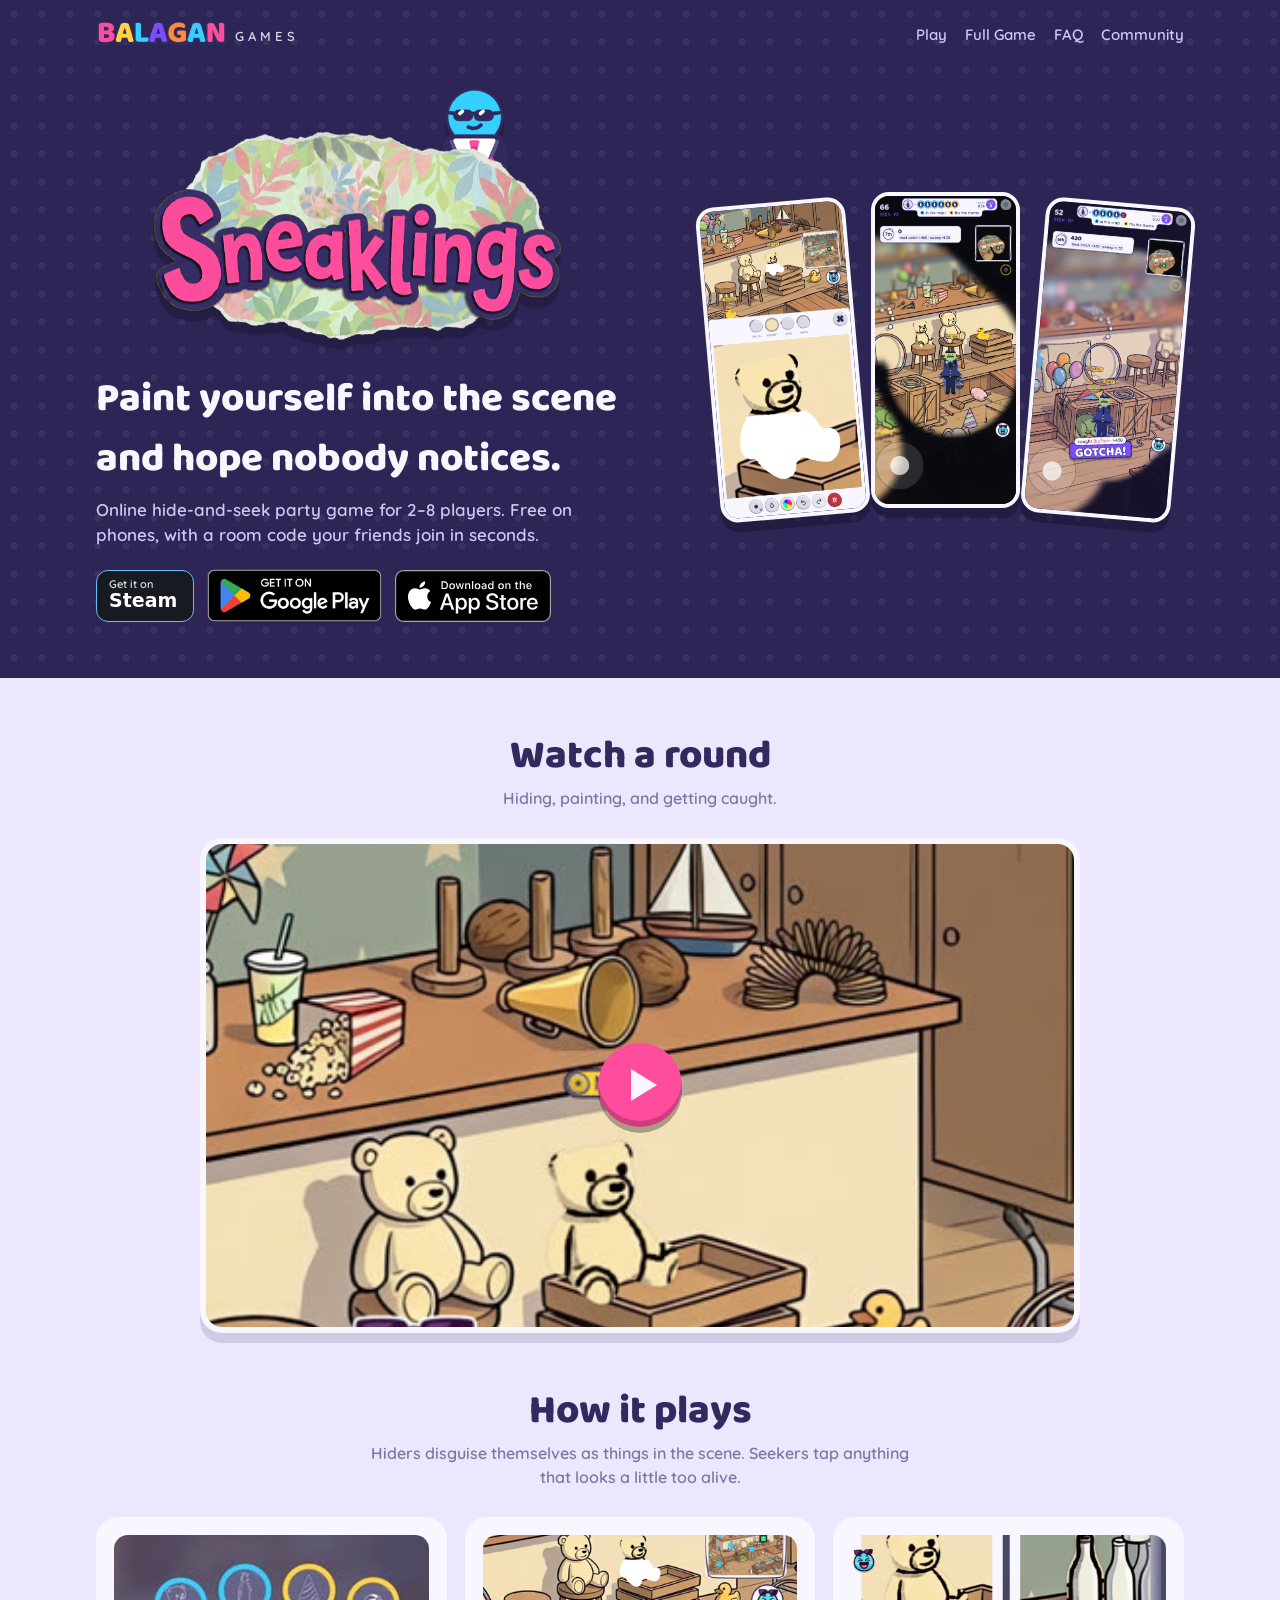
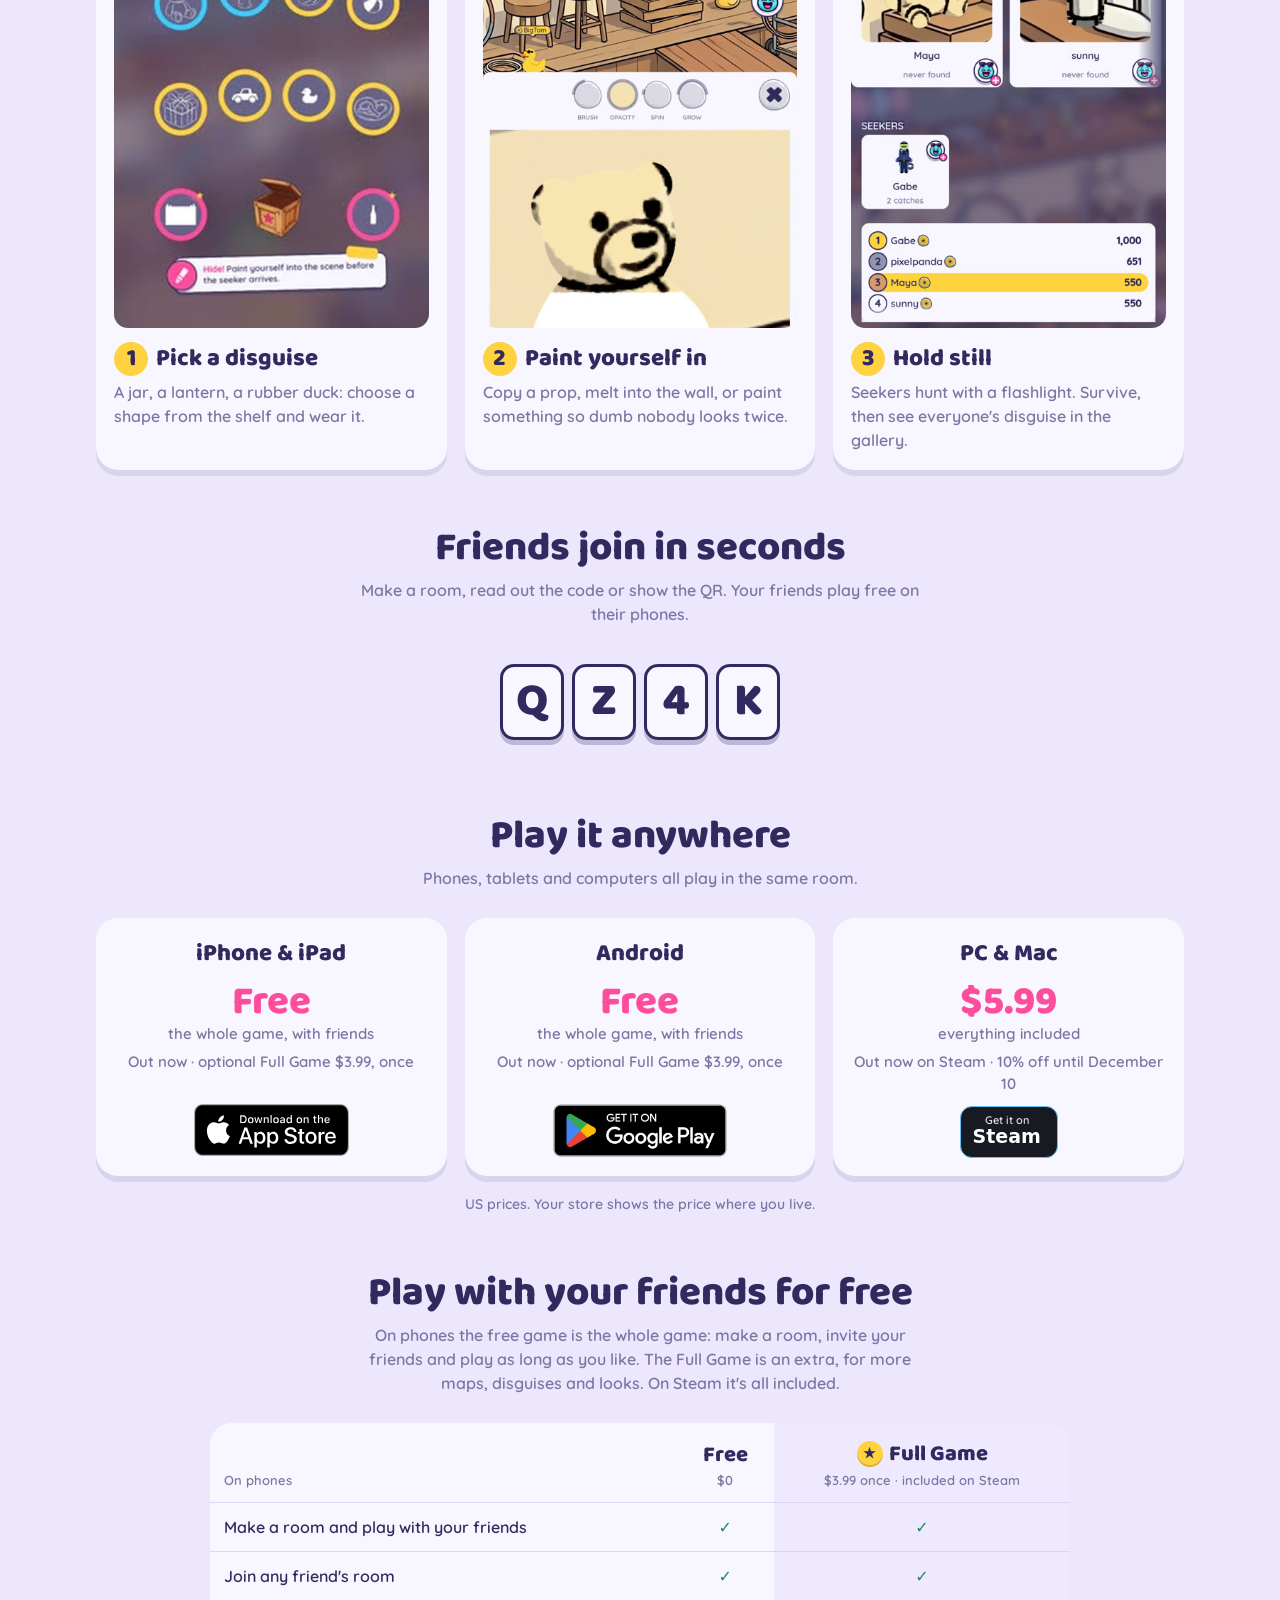
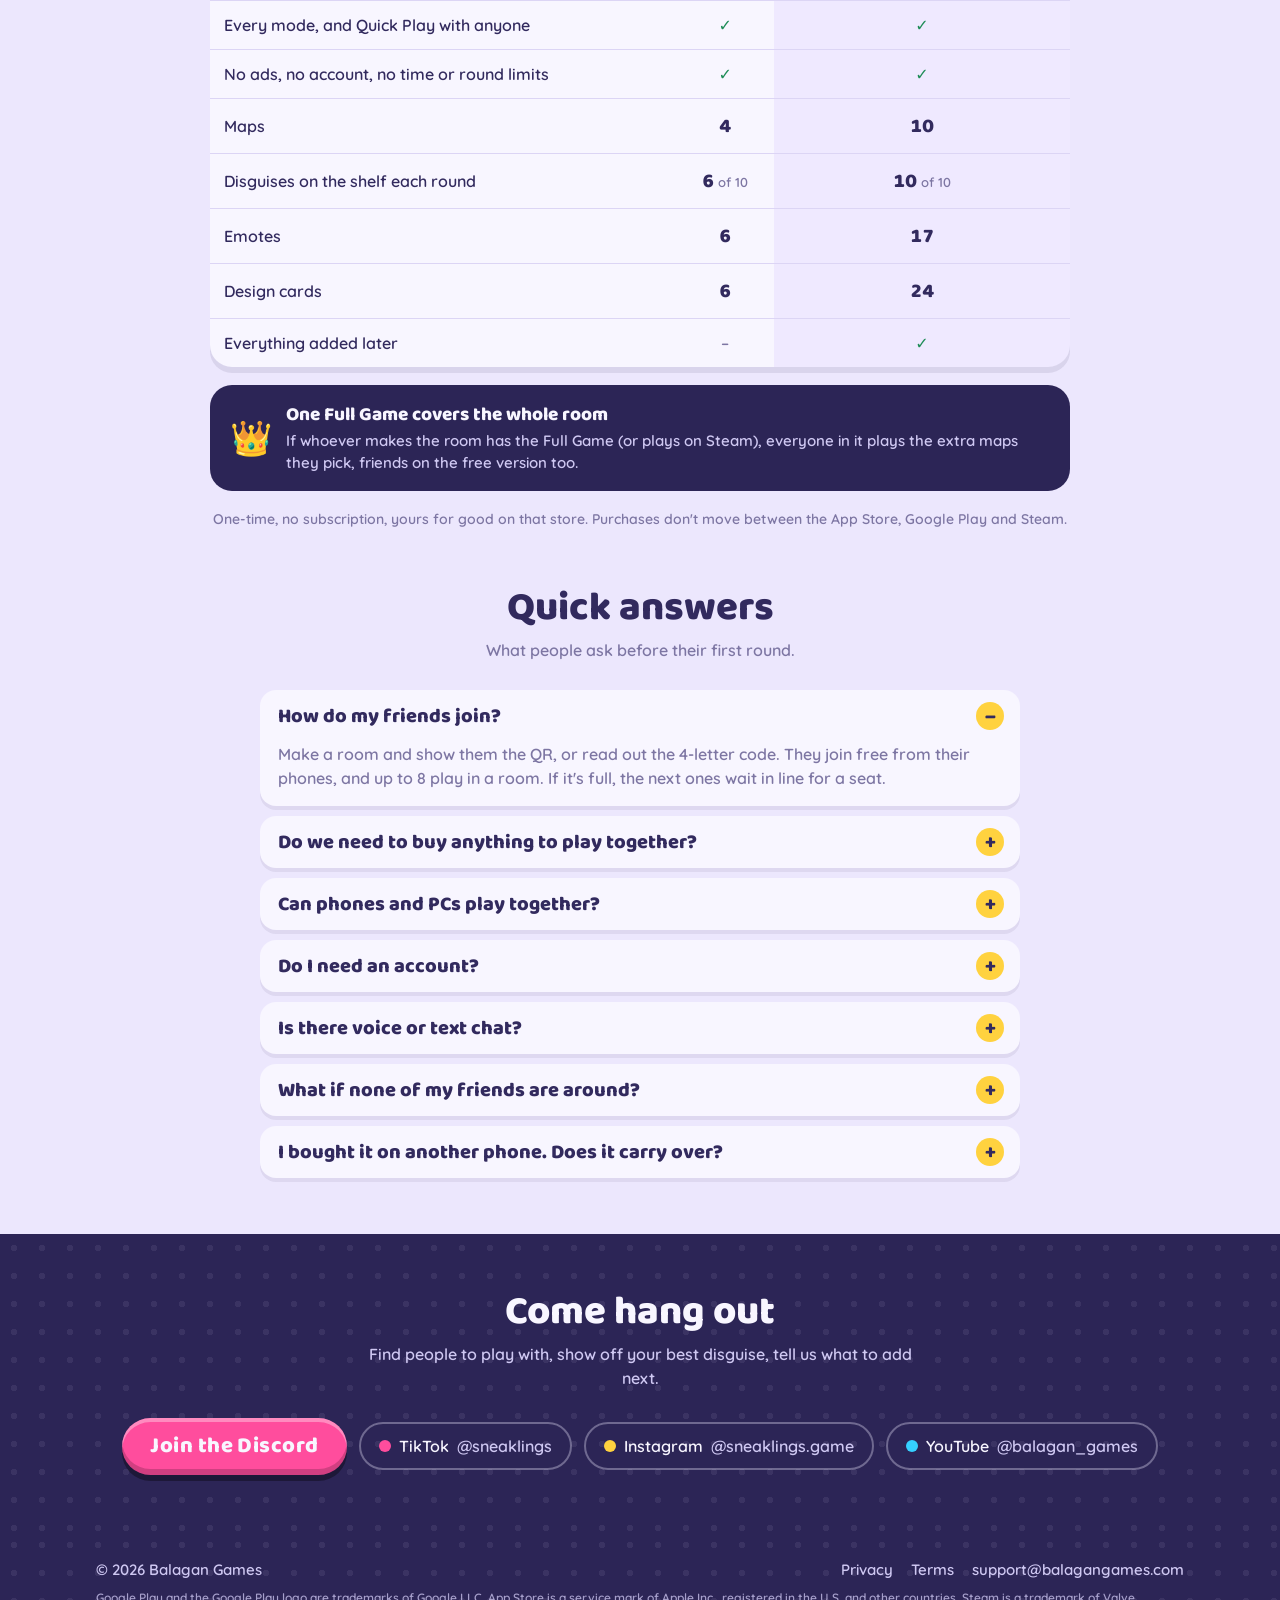
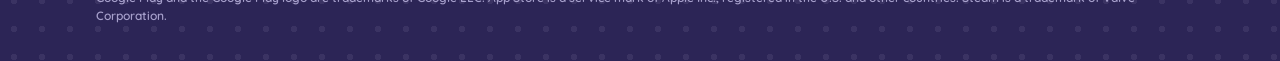
==== commit 8b54150c: "home: FAQ and host band lead with free together (user note); coin note Co-Authored-By: Claude Opus 5" ====
--- a/index.html
+++ b/index.html
@@ -109,7 +109,7 @@
   </div>
   <div class="hostband">
     <span class="crown" aria-hidden="true">👑</span>
-    <div><b>Only the host needs it</b><p>Make a room with the Full Game (or on Steam) and everyone in it plays the maps you pick, friends on the free version too.</p></div>
+    <div><b>One Full Game covers the whole room</b><p>If whoever makes the room has the Full Game (or plays on Steam), everyone in it plays the extra maps they pick, friends on the free version too.</p></div>
   </div>
   <p class="fine">One-time, no subscription, yours for good on that store. Purchases don't move between the App Store, Google Play and Steam.</p>
 </div></section>
@@ -119,7 +119,7 @@
   <p class="lead">What people ask before their first round.</p>
   <div class="faq">
     <details open><summary>How do my friends join?</summary><p>Make a room and show them the QR, or read out the 4-letter code. They join free from their phones, and up to 8 play in a room. If it's full, the next ones wait in line for a seat.</p></details>
-    <details><summary>Do my friends need the Full Game?</summary><p>No. Only the host does: everyone in your room plays the maps you pick.</p></details>
+    <details><summary>Do we need to buy anything to play together?</summary><p>No. You and your friends play free, together, for as long as you like. The Full Game only adds extras, and if whoever makes the room has it, everyone in that room gets to play its extra maps too.</p></details>
     <details><summary>Can phones and PCs play together?</summary><p>Yes. iPhone, iPad, Android, Windows and Mac all join the same rooms.</p></details>
     <details><summary>Do I need an account?</summary><p>No account and no sign-in. Pick a name and play.</p></details>
     <details><summary>Is there voice or text chat?</summary><p>No. You talk with emotes in the game, so call your friends or hop in our Discord.</p></details>
--- a/site.css
+++ b/site.css
@@ -274,7 +274,7 @@
 .compare .col { font-family: "Baloo 2", sans-serif; font-weight: 800; font-size: 22px; line-height: 1.1; display: flex; align-items: center; justify-content: center; gap: 6px; }
 .compare .tag { display: block; font-size: 13px; color: var(--ink-sub); margin-top: 4px; }
 .compare .full { background: rgba(124, 77, 255, 0.08); }
-.compare .coin { display: inline-grid; place-items: center; flex: none; width: 26px; height: 26px; border-radius: 50%; background: var(--accent); color: var(--ink); font-size: 14px; line-height: 1; box-shadow: inset 0 -2px 0 rgba(0,0,0,0.15); }
+.compare .coin { display: inline-grid; place-items: center; flex: none; width: 26px; height: 26px; border-radius: 50%; background: var(--accent); color: var(--ink); font-size: 14px; line-height: 1; box-shadow: inset 0 -2px 0 rgba(0,0,0,0.15); /* centred on the letters' ink (measured), no offset needed */ }
 .compare .yes { color: #1E8C57; font-weight: 700; }
 .compare .no { color: var(--ink-sub); }
 .compare .num { font-family: "Baloo 2", sans-serif; font-weight: 800; font-size: 20px; font-variant-numeric: tabular-nums; }
